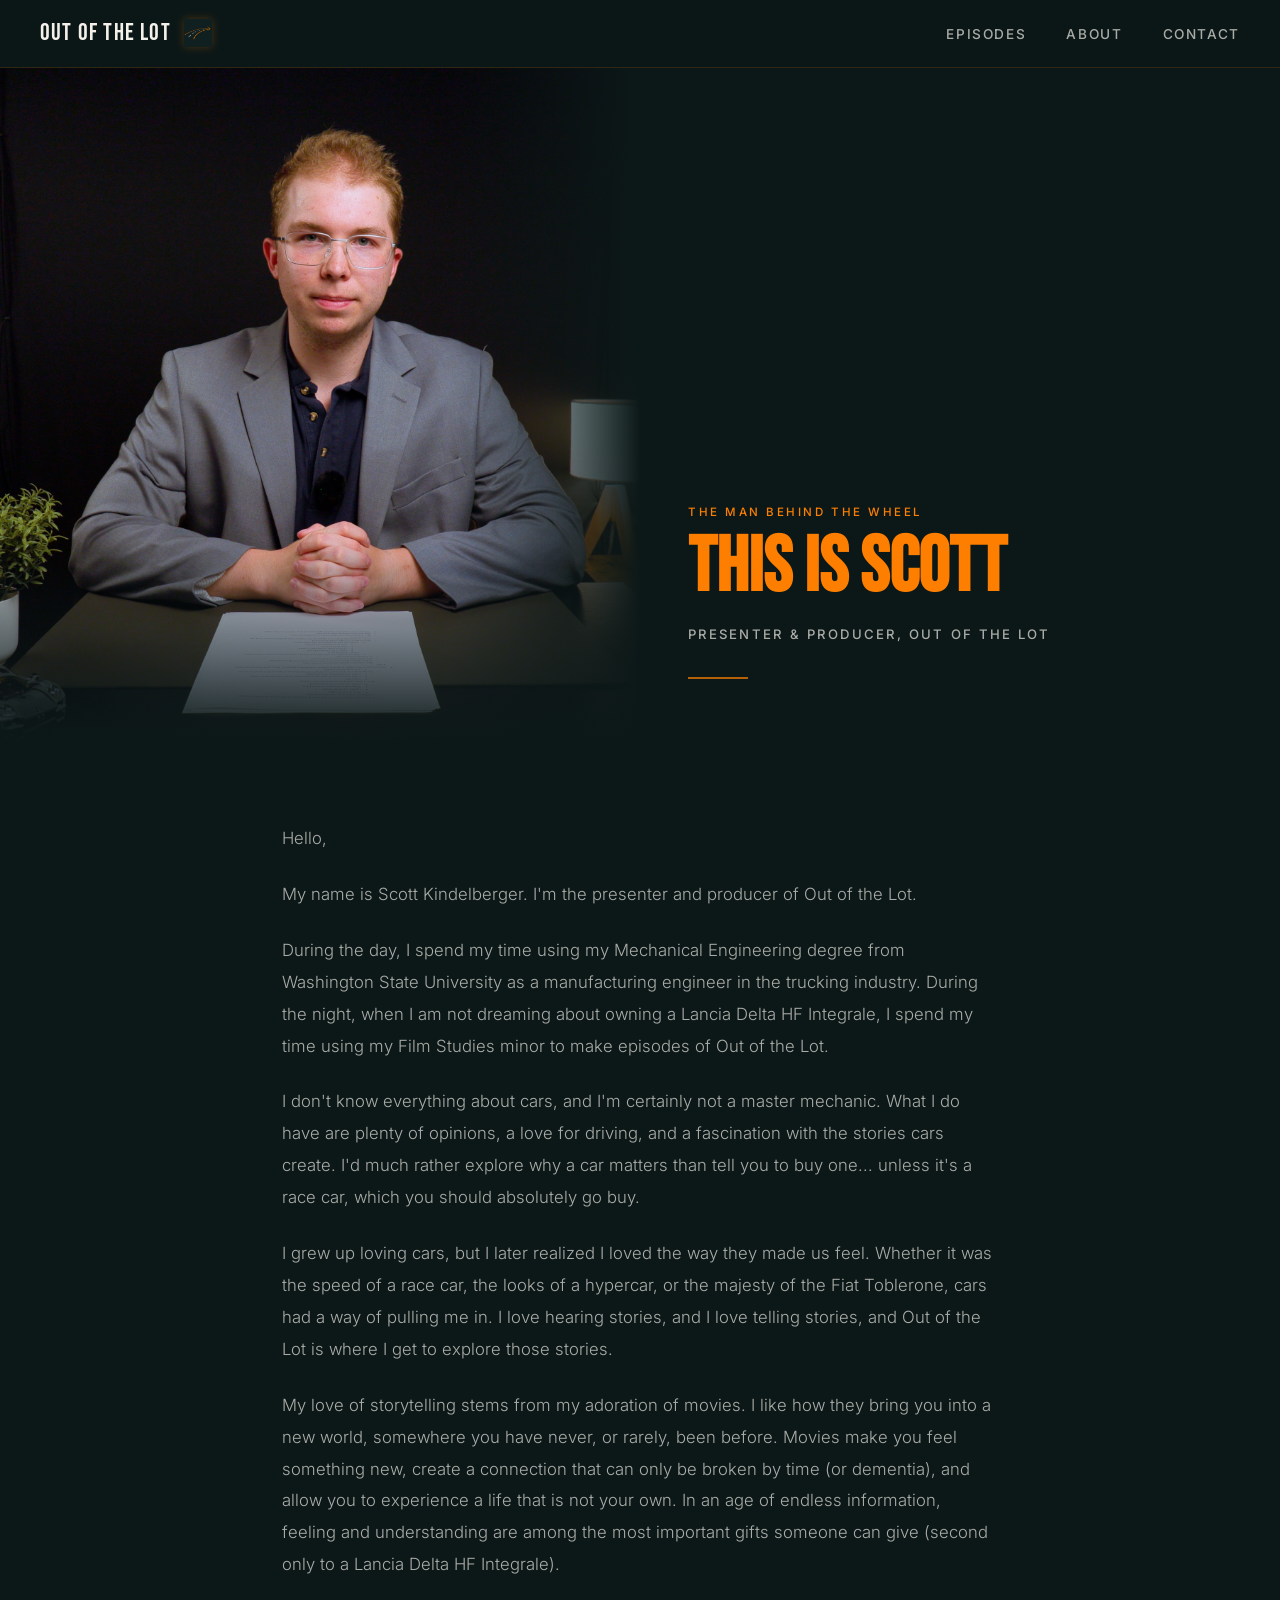
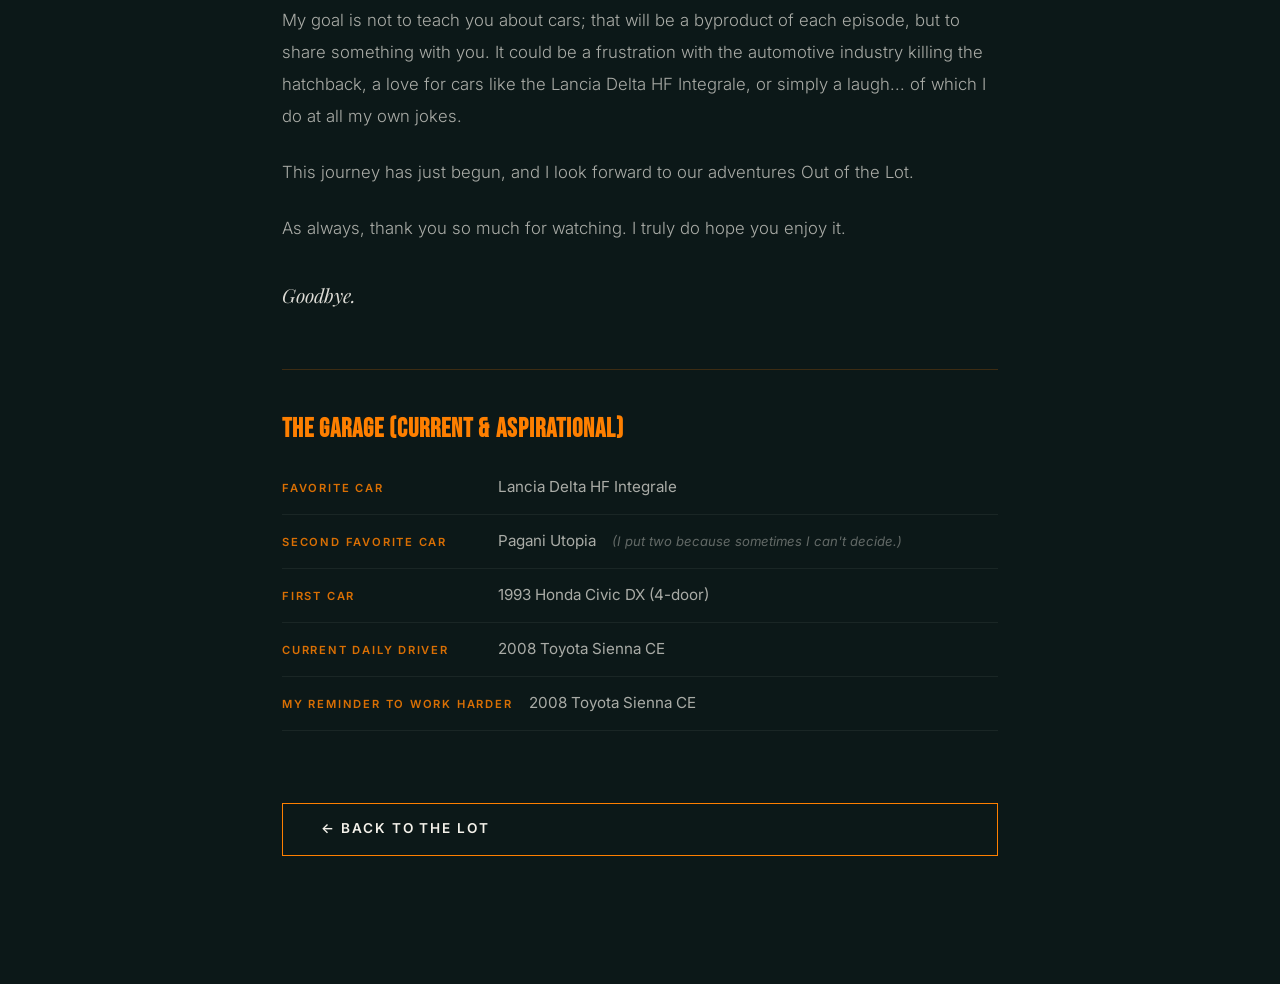
==== about-scott.html @ 44d46c3c "Website updates 1" ====
<!DOCTYPE html>
<html lang="en">
<head>
  <meta charset="UTF-8" />
  <meta name="viewport" content="width=device-width, initial-scale=1.0" />
  <title>About Scott — Out of the Lot</title>
  <meta name="description" content="Scott Kindelberger — presenter and producer of Out of the Lot." />
  <link rel="preconnect" href="https://fonts.googleapis.com" />
  <link rel="preconnect" href="https://fonts.gstatic.com" crossorigin />
  <link href="https://fonts.googleapis.com/css2?family=Bebas+Neue&family=Inter:wght@300;400;500;600&family=Playfair+Display:ital,wght@0,700;1,400&display=swap" rel="stylesheet" />
  <link rel="stylesheet" href="css/style.css" />
  <link rel="stylesheet" href="css/scott.css" />
</head>
<body class="scott-page">

  <!-- NAV -->
  <nav class="navbar scrolled" id="navbar">
    <div class="nav-left">
      <a href="index.html" class="nav-brand">Out of the Lot</a>
      <img src="assets/road-icon.png" alt="" class="nav-road-icon" aria-hidden="true" />
    </div>
    <ul class="nav-links">
      <li><a href="index.html#episodes">Episodes</a></li>
      <li><a href="index.html#about-show">About</a></li>
      <li><a href="index.html#contact">Contact</a></li>
    </ul>
    <button class="nav-toggle" aria-label="Toggle menu">&#9776;</button>
  </nav>

  <!-- SCOTT FULL BIO -->
  <main class="scott-main">

    <div class="scott-hero">
      <div class="scott-hero-img">
        <img src="assets/scott.jpg" alt="Scott Kindelberger" />
      </div>
      <div class="scott-hero-text">
        <p class="section-eyebrow">The Man Behind the Wheel</p>
        <h1 class="scott-name">This is Scott</h1>
        <p class="scott-subtitle">Presenter &amp; Producer, Out of the Lot</p>
        <div class="scott-divider"></div>
      </div>
    </div>

    <article class="scott-bio">

      <p>Hello,</p>
      <p>My name is Scott Kindelberger. I'm the presenter and producer of Out of the Lot.</p>
      <p>During the day, I spend my time using my Mechanical Engineering degree from Washington State University as a manufacturing engineer in the trucking industry. During the night, when I am not dreaming about owning a Lancia Delta HF Integrale, I spend my time using my Film Studies minor to make episodes of Out of the Lot.</p>
      <p>I don't know everything about cars, and I'm certainly not a master mechanic. What I do have are plenty of opinions, a love for driving, and a fascination with the stories cars create. I'd much rather explore why a car matters than tell you to buy one... unless it's a race car, which you should absolutely go buy.</p>
      <p>I grew up loving cars, but I later realized I loved the way they made us feel. Whether it was the speed of a race car, the looks of a hypercar, or the majesty of the Fiat Toblerone, cars had a way of pulling me in. I love hearing stories, and I love telling stories, and Out of the Lot is where I get to explore those stories.</p>
      <p>My love of storytelling stems from my adoration of movies. I like how they bring you into a new world, somewhere you have never, or rarely, been before. Movies make you feel something new, create a connection that can only be broken by time (or dementia), and allow you to experience a life that is not your own. In an age of endless information, feeling and understanding are among the most important gifts someone can give (second only to a Lancia Delta HF Integrale).</p>
      <p>My goal is not to teach you about cars; that will be a byproduct of each episode, but to share something with you. It could be a frustration with the automotive industry killing the hatchback, a love for cars like the Lancia Delta HF Integrale, or simply a laugh... of which I do at all my own jokes.</p>
      <p>This journey has just begun, and I look forward to our adventures Out of the Lot.</p>
      <p>As always, thank you so much for watching. I truly do hope you enjoy it.</p>
      <p class="scott-goodbye">Goodbye.</p>

      <div class="scott-cars">
        <h3 class="scott-cars-title">The Garage (Current &amp; Aspirational)</h3>
        <ul class="scott-cars-list">
          <li><span class="car-label">Favorite Car</span> Lancia Delta HF Integrale</li>
          <li><span class="car-label">Second Favorite Car</span> Pagani Utopia <span class="car-aside">(I put two because sometimes I can't decide.)</span></li>
          <li><span class="car-label">First Car</span> 1993 Honda Civic DX (4-door)</li>
          <li><span class="car-label">Current Daily Driver</span> 2008 Toyota Sienna CE</li>
          <li><span class="car-label">My Reminder to Work Harder</span> 2008 Toyota Sienna CE</li>
        </ul>
      </div>

      <a href="index.html" class="cta-btn" style="margin-top:3rem; display:inline-block;">
        &#8592; Back to the Lot
      </a>

    </article>
  </main>

  <script>
    // Mobile nav toggle
    const navToggle = document.querySelector('.nav-toggle');
    const navLinks  = document.querySelector('.nav-links');
    navToggle?.addEventListener('click', () => navLinks.classList.toggle('open'));
    document.getElementById('footerYear') && (document.getElementById('footerYear').textContent = new Date().getFullYear());
  </script>
</body>
</html>
---- css/style.css ----
/* ===========================
   OUT OF THE LOT — STYLESHEET
   =========================== */

:root {
  --dark:       #122121;
  --darker:     #0c1818;
  --orange:     #fe7f00;
  --cream:      #F4F1EA;
  --cream-dim:  rgba(244, 241, 234, 0.68);
  --cream-faint:rgba(244, 241, 234, 0.12);

  --font-display: 'Bebas Neue', sans-serif;
  --font-body:    'Inter', sans-serif;
  --font-serif:   'Playfair Display', serif;

  --section-h: 100svh;
  --nav-h: 68px;
}

*, *::before, *::after {
  box-sizing: border-box;
  margin: 0;
  padding: 0;
}

html {
  scroll-behavior: smooth;
}

body {
  background: var(--dark);
  color: var(--cream);
  font-family: var(--font-body);
  overflow-x: hidden;
  line-height: 1.6;
}

/* ==================== NAVBAR ==================== */

.navbar {
  position: fixed;
  top: 0; left: 0; right: 0;
  z-index: 100;
  display: flex;
  align-items: center;
  justify-content: space-between;
  padding: 0 2.5rem;
  height: var(--nav-h);
  background: transparent;
  transition: background 0.4s ease, backdrop-filter 0.4s ease;
}

.navbar.scrolled {
  background: rgba(12, 24, 24, 0.94);
  backdrop-filter: blur(14px);
  -webkit-backdrop-filter: blur(14px);
  border-bottom: 1px solid rgba(254, 127, 0, 0.15);
}

.nav-left {
  display: flex;
  align-items: center;
  gap: 0.8rem;
}

.nav-brand {
  font-family: var(--font-display);
  font-size: 1.5rem;
  letter-spacing: 0.05em;
  color: var(--cream);
  text-decoration: none;
  transition: color 0.2s;
}
.nav-brand:hover { color: var(--orange); }

.nav-road-icon {
  height: 28px;
  width: auto;
  opacity: 0.85;
  filter: drop-shadow(0 0 4px rgba(254,127,0,0.3));
}

.nav-links {
  list-style: none;
  display: flex;
  gap: 2.5rem;
}

.nav-links a {
  color: var(--cream-dim);
  text-decoration: none;
  font-size: 0.85rem;
  font-weight: 500;
  letter-spacing: 0.12em;
  text-transform: uppercase;
  transition: color 0.2s;
  position: relative;
}

.nav-links a::after {
  content: '';
  position: absolute;
  bottom: -4px; left: 0;
  width: 0; height: 1px;
  background: var(--orange);
  transition: width 0.3s ease;
}
.nav-links a:hover { color: var(--cream); }
.nav-links a:hover::after { width: 100%; }

.nav-toggle {
  display: none;
  background: none;
  border: none;
  color: var(--cream);
  font-size: 1.5rem;
  cursor: pointer;
}

/* ==================== HERO ==================== */

.hero {
  position: relative;
  height: var(--section-h);
  display: flex;
  align-items: center;
  overflow: hidden;
}

.hero-bg-wrap {
  position: absolute;
  inset: 0;
  overflow: hidden;
}

.hero-bg {
  position: absolute;
  inset: -5%;
  background: url('../assets/hero-road.jpg') center center / cover no-repeat;
  animation: slowZoom 20s ease-out forwards;
  will-change: transform;
}

@keyframes slowZoom {
  from { transform: scale(1); }
  to   { transform: scale(1.08); }
}

.hero-overlay {
  position: absolute;
  inset: 0;
  background: linear-gradient(
    110deg,
    rgba(12, 24, 24, 0.90) 0%,
    rgba(12, 24, 24, 0.62) 55%,
    rgba(12, 24, 24, 0.22) 100%
  );
}

.hero-content {
  position: relative;
  z-index: 2;
  padding: 0 6vw;
  padding-top: var(--nav-h);
  max-width: 720px;
}

.hero-eyebrow {
  font-size: 0.75rem;
  font-weight: 500;
  letter-spacing: 0.2em;
  text-transform: uppercase;
  color: var(--orange);
  margin-bottom: 1.2rem;
  opacity: 0;
  transform: translateY(12px);
  animation: fadeUp 0.8s 0.3s ease forwards;
}

.hero-headline {
  font-family: var(--font-display);
  font-size: clamp(3.5rem, 9vw, 7rem);
  line-height: 0.95;
  letter-spacing: 0.02em;
  color: var(--cream);
  margin-bottom: 2.5rem;
  opacity: 0;
  transform: translateY(20px);
  animation: fadeUp 0.9s 0.5s ease forwards;
}

/* CTA BUTTON */
.cta-btn {
  display: inline-flex;
  align-items: center;
  gap: 0.6rem;
  padding: 0.9rem 2.4rem;
  font-family: var(--font-body);
  font-size: 0.85rem;
  font-weight: 600;
  letter-spacing: 0.14em;
  text-transform: uppercase;
  text-decoration: none;
  color: var(--cream);
  border: 1.5px solid var(--orange);
  background: transparent;
  transition: background 0.25s ease, color 0.25s ease, transform 0.2s ease, box-shadow 0.25s ease;
  opacity: 0;
  animation: fadeUp 0.9s 0.8s ease forwards;
  cursor: pointer;
}

.cta-btn:hover {
  background: var(--orange);
  color: var(--darker);
  transform: scale(1.045);
  box-shadow: 0 0 28px rgba(254, 127, 0, 0.35);
}

.cta-arrow {
  font-size: 1.1em;
  transition: transform 0.2s ease;
}
.cta-btn:hover .cta-arrow { transform: translateX(4px); }

/* Read More button (no animation delay) */
.read-more-btn {
  display: inline-flex;
  align-items: center;
  gap: 0.6rem;
  padding: 0.75rem 2rem;
  font-family: var(--font-body);
  font-size: 0.82rem;
  font-weight: 600;
  letter-spacing: 0.14em;
  text-transform: uppercase;
  text-decoration: none;
  color: var(--cream);
  border: 1.5px solid var(--orange);
  background: transparent;
  transition: background 0.25s ease, color 0.25s ease, transform 0.2s ease;
  margin-top: 1.8rem;
}
.read-more-btn:hover {
  background: var(--orange);
  color: var(--darker);
  transform: scale(1.035);
}
.read-more-btn:hover .cta-arrow { transform: translateX(4px); }

/* SCROLL HINT */
.scroll-hint, .scroll-hint--section {
  position: absolute;
  bottom: 2rem;
  left: 50%;
  transform: translateX(-50%);
  display: flex;
  flex-direction: column;
  align-items: center;
  gap: 0.6rem;
  z-index: 3;
  opacity: 0;
  animation: fadeUp 1s 1.4s ease forwards;
}

.scroll-hint--section {
  position: absolute;
  bottom: 1.5rem;
  animation: fadeUp 0.6s 0.2s ease forwards;
}

.scroll-label {
  font-size: 0.7rem;
  letter-spacing: 0.2em;
  text-transform: uppercase;
  color: var(--cream-dim);
  font-weight: 500;
}

.scroll-line {
  width: 1px;
  height: 48px;
  background: linear-gradient(to bottom, var(--orange), transparent);
  animation: scrollPulse 2s 1.8s ease-in-out infinite;
}

@keyframes scrollPulse {
  0%, 100% { opacity: 0.4; transform: scaleY(1); }
  50%       { opacity: 1;   transform: scaleY(1.3); }
}

/* ==================== EPISODE SECTION ==================== */

.episode-section {
  position: relative;
  min-height: var(--section-h);
  display: flex;
  flex-direction: column;
  align-items: center;
  justify-content: center;
  background: var(--darker);
  padding: 6rem 5vw;
}

.episode-section::before {
  content: '';
  position: absolute;
  inset: 0;
  background: radial-gradient(ellipse at 50% 60%, rgba(254, 127, 0, 0.05), transparent 70%);
  pointer-events: none;
}

.episode-inner {
  width: 90%;
  max-width: 960px;
  display: flex;
  flex-direction: column;
  align-items: flex-start;
  gap: 1.2rem;
}

.section-eyebrow {
  font-size: 0.72rem;
  letter-spacing: 0.22em;
  text-transform: uppercase;
  color: var(--orange);
  font-weight: 500;
}

.episode-embed-wrap {
  width: 100%;
  aspect-ratio: 16 / 9;
  background: rgba(0,0,0,0.4);
  border: 1px solid rgba(254, 127, 0, 0.15);
  overflow: hidden;
}

.episode-embed-wrap iframe {
  width: 100%;
  height: 100%;
  border: none;
  display: block;
}

.episode-title {
  font-family: var(--font-serif);
  font-style: italic;
  font-weight: 400;
  font-size: clamp(1rem, 2.5vw, 1.3rem);
  color: var(--cream-dim);
  max-width: 80%;
}

/* ==================== ABOUT SECTIONS ==================== */

.about-section {
  min-height: var(--section-h);
  display: flex;
  align-items: center;
  justify-content: center;
  background: var(--dark);
  padding: 6rem 6vw;
}

.about-section--scott {
  background: var(--darker);
}

.about-inner {
  display: grid;
  grid-template-columns: 1fr 1.2fr;
  gap: 5rem;
  align-items: center;
  max-width: 1100px;
  width: 100%;
}

.about-inner--reversed {
  grid-template-columns: 1.2fr 1fr;
}

.about-inner--reversed .about-image-slot { order: 2; }
.about-inner--reversed .about-text { order: 1; }

.about-image-slot {
  position: relative;
}

.image-placeholder {
  width: 100%;
  aspect-ratio: 4 / 5;
  background: rgba(255,255,255,0.03);
  border: 1px solid rgba(254, 127, 0, 0.2);
  overflow: hidden;
  display: flex;
  align-items: center;
  justify-content: center;
}

.image-placeholder img {
  width: 100%;
  height: 100%;
  object-fit: contain;
  padding: 2rem;
}

.image-placeholder--scott {
  aspect-ratio: 16 / 9;
}

.image-placeholder--scott img {
  object-fit: cover;
  padding: 0;
}

.about-image-slot::before {
  content: '';
  position: absolute;
  top: 1.5rem; left: -1rem;
  width: 3px; height: 60%;
  background: var(--orange);
  opacity: 0.6;
}

.about-title {
  font-family: var(--font-display);
  font-size: clamp(2.5rem, 5vw, 4rem);
  letter-spacing: 0.04em;
  margin-bottom: 1.5rem;
  line-height: 1;
}
.about-title.orange { color: var(--orange); }

.about-body {
  font-size: 1rem;
  line-height: 1.85;
  color: var(--cream-dim);
  font-weight: 300;
  max-width: 520px;
}

/* ==================== FOOTER SECTION ==================== */

.footer-section {
  min-height: var(--section-h);
  display: flex;
  align-items: center;
  justify-content: center;
  background: var(--dark);
  border-top: 1px solid rgba(254, 127, 0, 0.12);
  padding: 6rem 6vw;
  position: relative;
}

.footer-section::before {
  content: '';
  position: absolute;
  inset: 0;
  background: radial-gradient(ellipse at 50% 20%, rgba(254, 127, 0, 0.04), transparent 65%);
  pointer-events: none;
}

.footer-content {
  width: 100%;
  max-width: 1100px;
  display: flex;
  flex-direction: column;
  gap: 4rem;
  position: relative;
}

.footer-top {
  display: grid;
  grid-template-columns: 1.4fr 1fr 1.2fr;
  gap: 4rem;
  align-items: start;
}

.footer-brand-row {
  display: flex;
  align-items: center;
  gap: 0.7rem;
  margin-bottom: 0.4rem;
}

.footer-logo {
  font-family: var(--font-display);
  font-size: 1.8rem;
  color: var(--cream);
  letter-spacing: 0.04em;
}

.footer-road-icon {
  height: 32px;
  width: auto;
  opacity: 0.8;
  filter: drop-shadow(0 0 4px rgba(254,127,0,0.25));
}

.footer-slogan {
  font-family: var(--font-serif);
  font-style: italic;
  color: var(--orange);
  font-size: 1rem;
  margin-bottom: 1rem;
  opacity: 0.9;
}

.footer-copy {
  font-size: 0.76rem;
  color: var(--cream-dim);
  opacity: 0.5;
  line-height: 1.7;
}

.footer-nav-label {
  font-size: 0.65rem;
  letter-spacing: 0.22em;
  text-transform: uppercase;
  color: var(--orange);
  font-weight: 600;
  margin-bottom: 1rem;
  opacity: 0.8;
}

.footer-nav {
  display: flex;
  flex-direction: column;
  gap: 0.75rem;
}

.footer-nav a {
  color: var(--cream-dim);
  text-decoration: none;
  font-size: 0.85rem;
  transition: color 0.2s;
}
.footer-nav a:hover { color: var(--orange); }

.footer-social {
  display: flex;
  flex-direction: column;
  gap: 0.85rem;
}

.social-link {
  display: flex;
  align-items: center;
  gap: 0.65rem;
  color: var(--cream-dim);
  text-decoration: none;
  font-size: 0.84rem;
  opacity: 0.75;
  transition: color 0.2s, opacity 0.2s;
}
.social-link:hover { color: var(--orange); opacity: 1; }

.footer-bottom {
  border-top: 1px solid rgba(244, 241, 234, 0.08);
  padding-top: 2rem;
  text-align: center;
}

.footer-bottom p {
  font-size: 0.75rem;
  color: var(--cream-dim);
  opacity: 0.4;
  font-style: italic;
  letter-spacing: 0.05em;
}

/* ==================== ANIMATIONS ==================== */

@keyframes fadeUp {
  to { opacity: 1; transform: translateY(0); }
}

.reveal {
  opacity: 0;
  transform: translateY(28px);
  transition: opacity 0.7s ease, transform 0.7s ease;
}
.reveal.visible { opacity: 1; transform: translateY(0); }

/* ==================== RESPONSIVE ==================== */

@media (max-width: 900px) {
  .footer-top {
    grid-template-columns: 1fr 1fr;
  }
  .footer-brand { grid-column: 1 / -1; }
}

@media (max-width: 768px) {
  :root { --nav-h: 58px; }

  .nav-links { display: none; }
  .nav-toggle { display: block; }

  .nav-links.open {
    display: flex;
    flex-direction: column;
    position: fixed;
    top: var(--nav-h);
    left: 0; right: 0;
    background: var(--darker);
    padding: 1.5rem 2rem;
    border-bottom: 1px solid rgba(254,127,0,0.15);
    gap: 1.2rem;
    z-index: 99;
  }

  .hero-content { padding: 0 1.5rem; padding-top: var(--nav-h); }
  .hero-headline { font-size: clamp(3rem, 12vw, 5rem); }

  .about-inner, .about-inner--reversed {
    grid-template-columns: 1fr;
    gap: 2.5rem;
  }
  .about-inner--reversed .about-image-slot { order: 0; }
  .about-inner--reversed .about-text { order: 0; }

  .footer-top {
    grid-template-columns: 1fr;
    gap: 2.5rem;
  }

  .nav-road-icon { height: 20px; }
}

@media (prefers-reduced-motion: reduce) {
  .hero-bg { animation: none; }
  .scroll-line { animation: none; }
  .reveal { transition: none; opacity: 1; transform: none; }
}
---- css/scott.css ----
/* ===========================
   ABOUT SCOTT PAGE
   =========================== */

.scott-page {
  background: var(--darker);
}

.scott-main {
  padding-top: var(--nav-h);
  min-height: 100vh;
}

.scott-hero {
  display: grid;
  grid-template-columns: 1fr 1fr;
  min-height: 75vh;
  align-items: end;
}

.scott-hero-img {
  height: 75vh;
  overflow: hidden;
  position: relative;
}

.scott-hero-img img {
  width: 100%;
  height: 100%;
  object-fit: cover;
  object-position: center top;
  display: block;
}

.scott-hero-img::after {
  content: '';
  position: absolute;
  inset: 0;
  background: linear-gradient(to right, transparent 70%, var(--darker) 100%),
              linear-gradient(to top, var(--darker) 0%, transparent 30%);
}

.scott-hero-text {
  padding: 4rem 5rem 4rem 3rem;
  display: flex;
  flex-direction: column;
  justify-content: flex-end;
}

.scott-name {
  font-family: var(--font-display);
  font-size: clamp(3rem, 6vw, 5.5rem);
  color: var(--orange);
  line-height: 1;
  margin: 0.5rem 0;
}

.scott-subtitle {
  font-size: 0.82rem;
  letter-spacing: 0.16em;
  text-transform: uppercase;
  color: var(--cream-dim);
  font-weight: 500;
  margin-top: 0.6rem;
}

.scott-divider {
  width: 60px;
  height: 2px;
  background: var(--orange);
  margin-top: 2rem;
  opacity: 0.7;
}

/* BIO ARTICLE */
.scott-bio {
  max-width: 780px;
  margin: 0 auto;
  padding: 5rem 2rem 8rem;
  display: flex;
  flex-direction: column;
  gap: 1.5rem;
}

.scott-bio p {
  font-size: 1.05rem;
  line-height: 1.9;
  color: var(--cream-dim);
  font-weight: 300;
}

.scott-goodbye {
  font-family: var(--font-serif);
  font-style: italic;
  font-size: 1.2rem !important;
  color: var(--cream) !important;
  opacity: 0.9;
  margin-top: 0.5rem;
}

/* CAR SPECS */
.scott-cars {
  margin-top: 2rem;
  border-top: 1px solid rgba(254, 127, 0, 0.2);
  padding-top: 2.5rem;
}

.scott-cars-title {
  font-family: var(--font-display);
  font-size: 1.6rem;
  color: var(--orange);
  letter-spacing: 0.04em;
  margin-bottom: 1.5rem;
}

.scott-cars-list {
  list-style: none;
  display: flex;
  flex-direction: column;
  gap: 0.9rem;
}

.scott-cars-list li {
  font-size: 0.95rem;
  color: var(--cream-dim);
  display: flex;
  align-items: baseline;
  gap: 1rem;
  border-bottom: 1px solid rgba(244, 241, 234, 0.06);
  padding-bottom: 0.9rem;
}

.car-label {
  font-size: 0.7rem;
  letter-spacing: 0.16em;
  text-transform: uppercase;
  color: var(--orange);
  font-weight: 600;
  min-width: 200px;
  opacity: 0.85;
}

.car-aside {
  font-size: 0.82rem;
  font-style: italic;
  opacity: 0.55;
}

/* Scott page CTA — override animation opacity */
.scott-bio .cta-btn {
  opacity: 1;
  animation: none;
}

@media (max-width: 768px) {
  .scott-hero {
    grid-template-columns: 1fr;
  }
  .scott-hero-img {
    height: 50vw;
    min-height: 260px;
  }
  .scott-hero-img::after {
    background: linear-gradient(to top, var(--darker) 0%, transparent 40%);
  }
  .scott-hero-text {
    padding: 2rem 1.5rem;
  }
  .scott-bio {
    padding: 3rem 1.5rem 5rem;
  }
  .car-label { min-width: 140px; }
  .scott-cars-list li { flex-direction: column; gap: 0.2rem; }
}
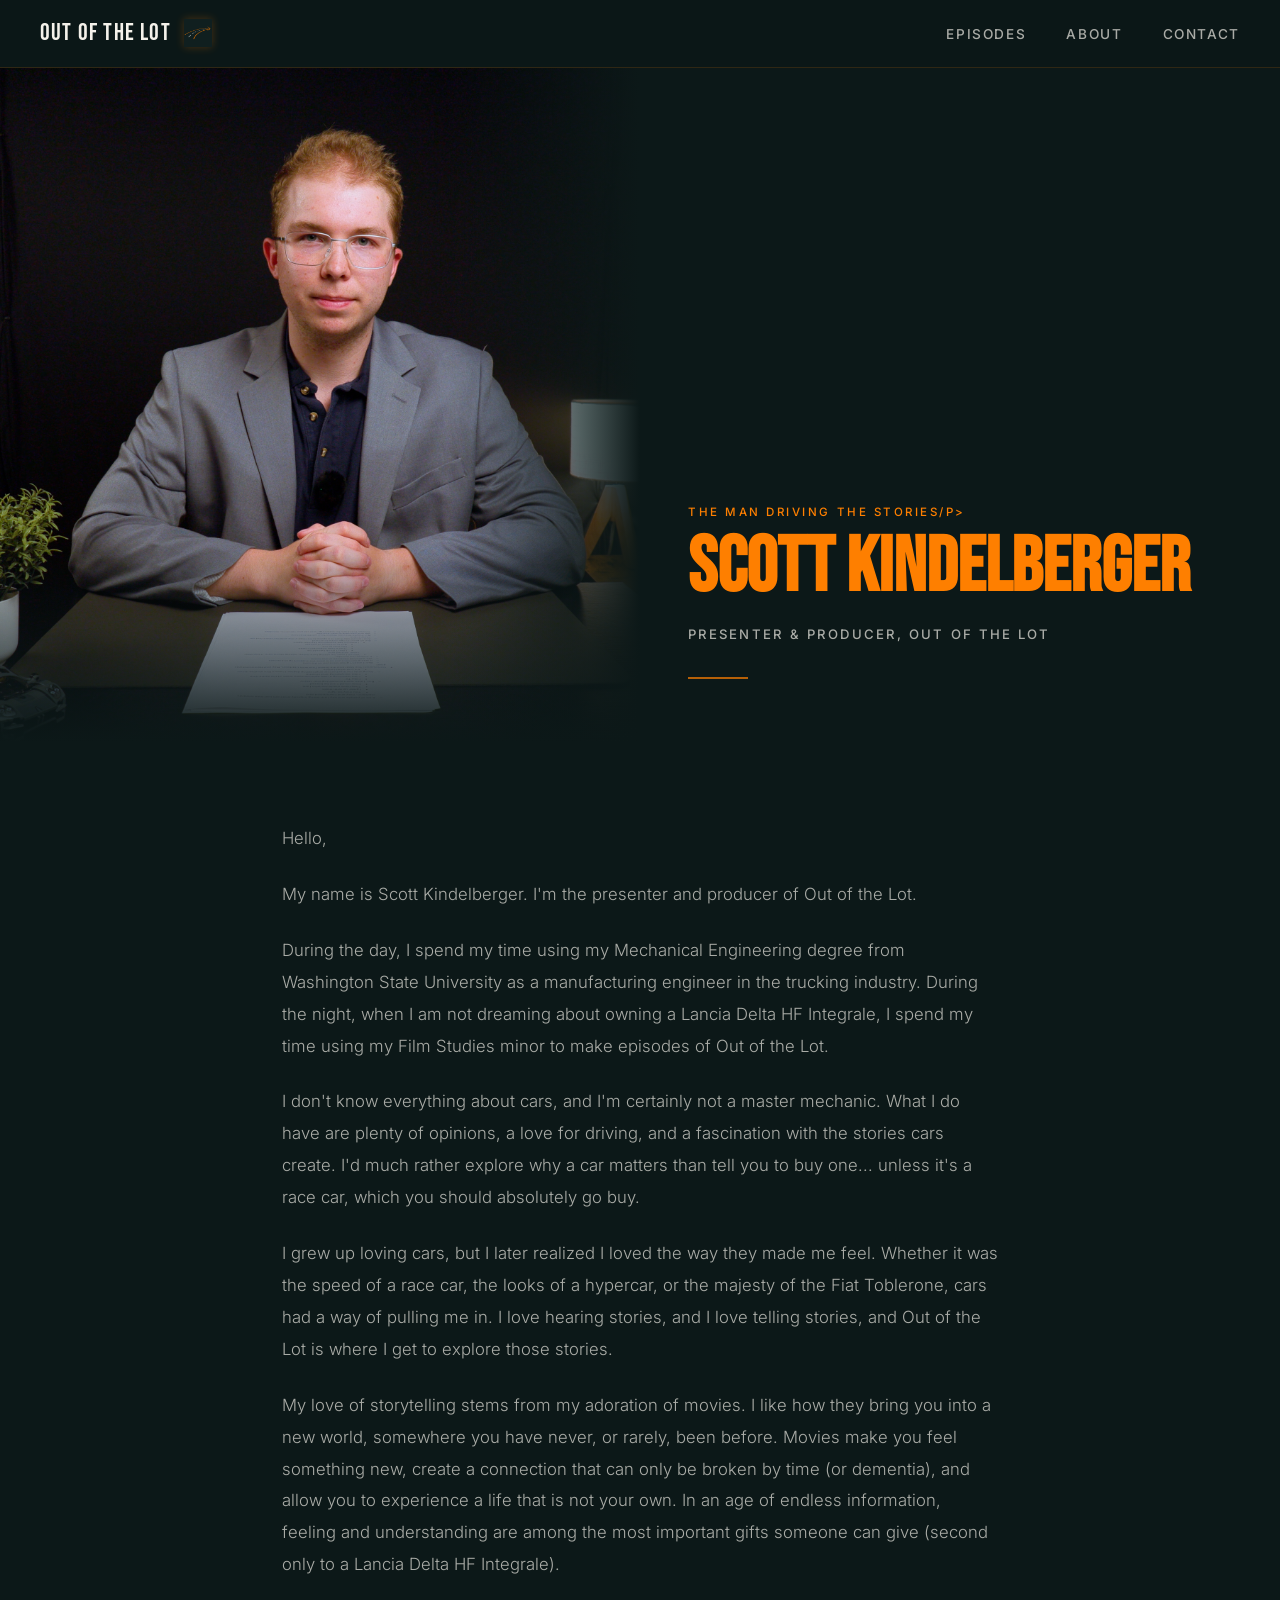
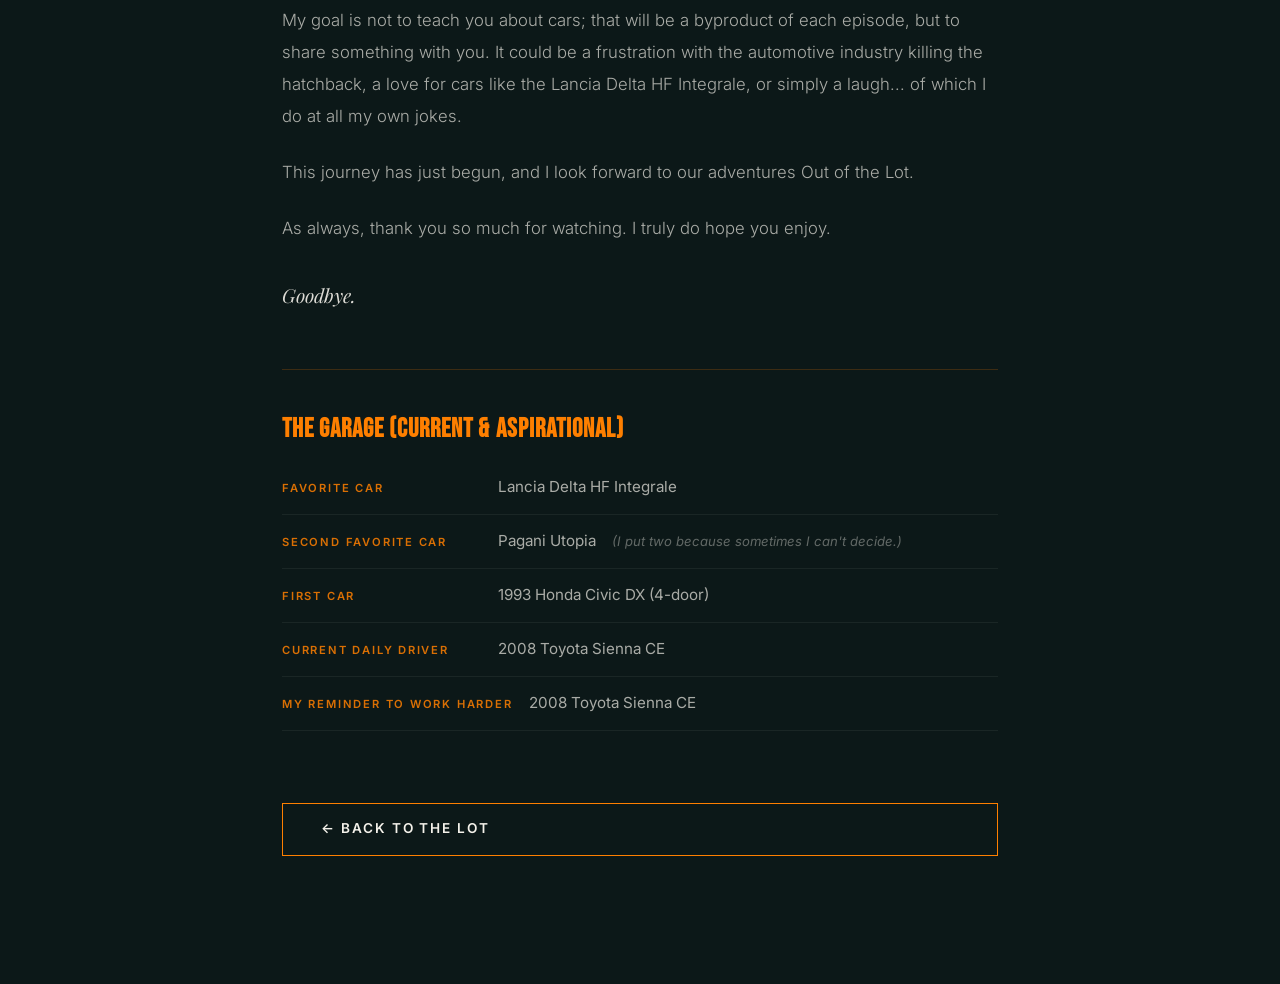
==== commit b2429cc0: "Website Updates 1.6" ====
--- a/about-scott.html
+++ b/about-scott.html
@@ -35,8 +35,8 @@
         <img src="assets/scott.jpg" alt="Scott Kindelberger" />
       </div>
       <div class="scott-hero-text">
-        <p class="section-eyebrow">The Man Behind the Wheel</p>
-        <h1 class="scott-name">This is Scott</h1>
+        <p class="section-eyebrow">The Man Driving the Stories/p>
+        <h1 class="scott-name">Scott Kindelberger</h1>
         <p class="scott-subtitle">Presenter &amp; Producer, Out of the Lot</p>
         <div class="scott-divider"></div>
       </div>
@@ -48,11 +48,11 @@
       <p>My name is Scott Kindelberger. I'm the presenter and producer of Out of the Lot.</p>
       <p>During the day, I spend my time using my Mechanical Engineering degree from Washington State University as a manufacturing engineer in the trucking industry. During the night, when I am not dreaming about owning a Lancia Delta HF Integrale, I spend my time using my Film Studies minor to make episodes of Out of the Lot.</p>
       <p>I don't know everything about cars, and I'm certainly not a master mechanic. What I do have are plenty of opinions, a love for driving, and a fascination with the stories cars create. I'd much rather explore why a car matters than tell you to buy one... unless it's a race car, which you should absolutely go buy.</p>
-      <p>I grew up loving cars, but I later realized I loved the way they made us feel. Whether it was the speed of a race car, the looks of a hypercar, or the majesty of the Fiat Toblerone, cars had a way of pulling me in. I love hearing stories, and I love telling stories, and Out of the Lot is where I get to explore those stories.</p>
+      <p>I grew up loving cars, but I later realized I loved the way they made me feel. Whether it was the speed of a race car, the looks of a hypercar, or the majesty of the Fiat Toblerone, cars had a way of pulling me in. I love hearing stories, and I love telling stories, and Out of the Lot is where I get to explore those stories.</p>
       <p>My love of storytelling stems from my adoration of movies. I like how they bring you into a new world, somewhere you have never, or rarely, been before. Movies make you feel something new, create a connection that can only be broken by time (or dementia), and allow you to experience a life that is not your own. In an age of endless information, feeling and understanding are among the most important gifts someone can give (second only to a Lancia Delta HF Integrale).</p>
       <p>My goal is not to teach you about cars; that will be a byproduct of each episode, but to share something with you. It could be a frustration with the automotive industry killing the hatchback, a love for cars like the Lancia Delta HF Integrale, or simply a laugh... of which I do at all my own jokes.</p>
       <p>This journey has just begun, and I look forward to our adventures Out of the Lot.</p>
-      <p>As always, thank you so much for watching. I truly do hope you enjoy it.</p>
+      <p>As always, thank you so much for watching. I truly do hope you enjoy.</p>
       <p class="scott-goodbye">Goodbye.</p>
 
       <div class="scott-cars">
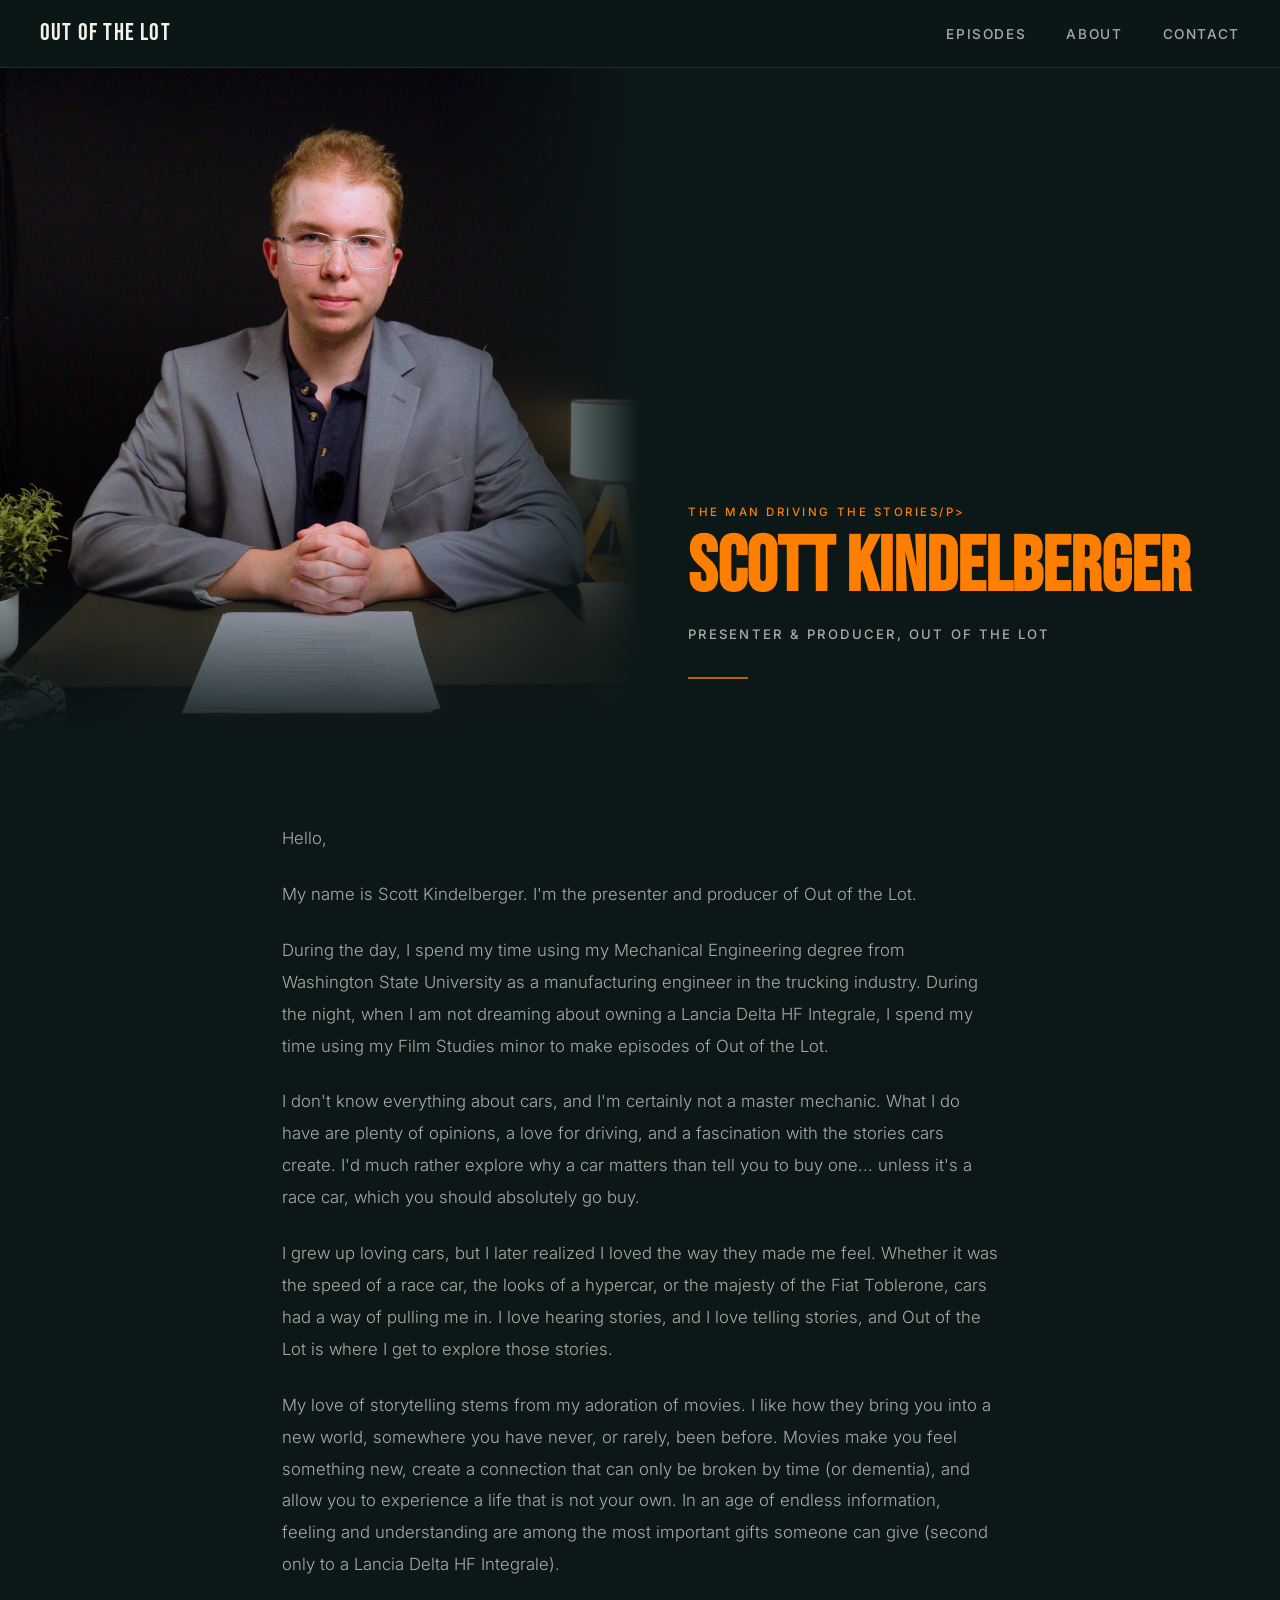
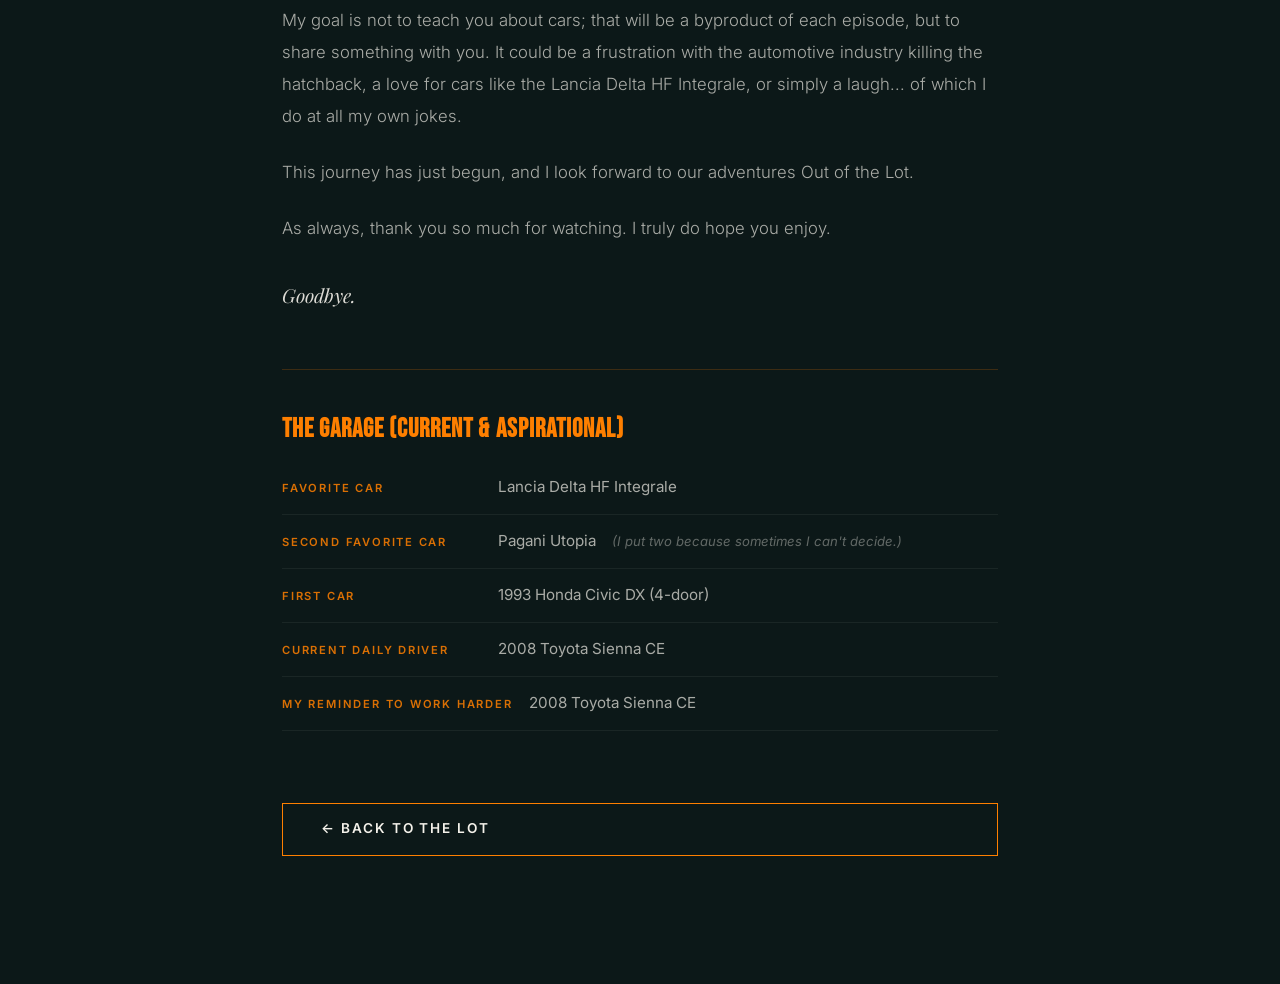
==== commit 1f3a8cea: "Website Updates 1.61" ====
--- a/about-scott.html
+++ b/about-scott.html
@@ -17,7 +17,6 @@
   <nav class="navbar scrolled" id="navbar">
     <div class="nav-left">
       <a href="index.html" class="nav-brand">Out of the Lot</a>
-      <img src="assets/road-icon.png" alt="" class="nav-road-icon" aria-hidden="true" />
     </div>
     <ul class="nav-links">
       <li><a href="index.html#episodes">Episodes</a></li>
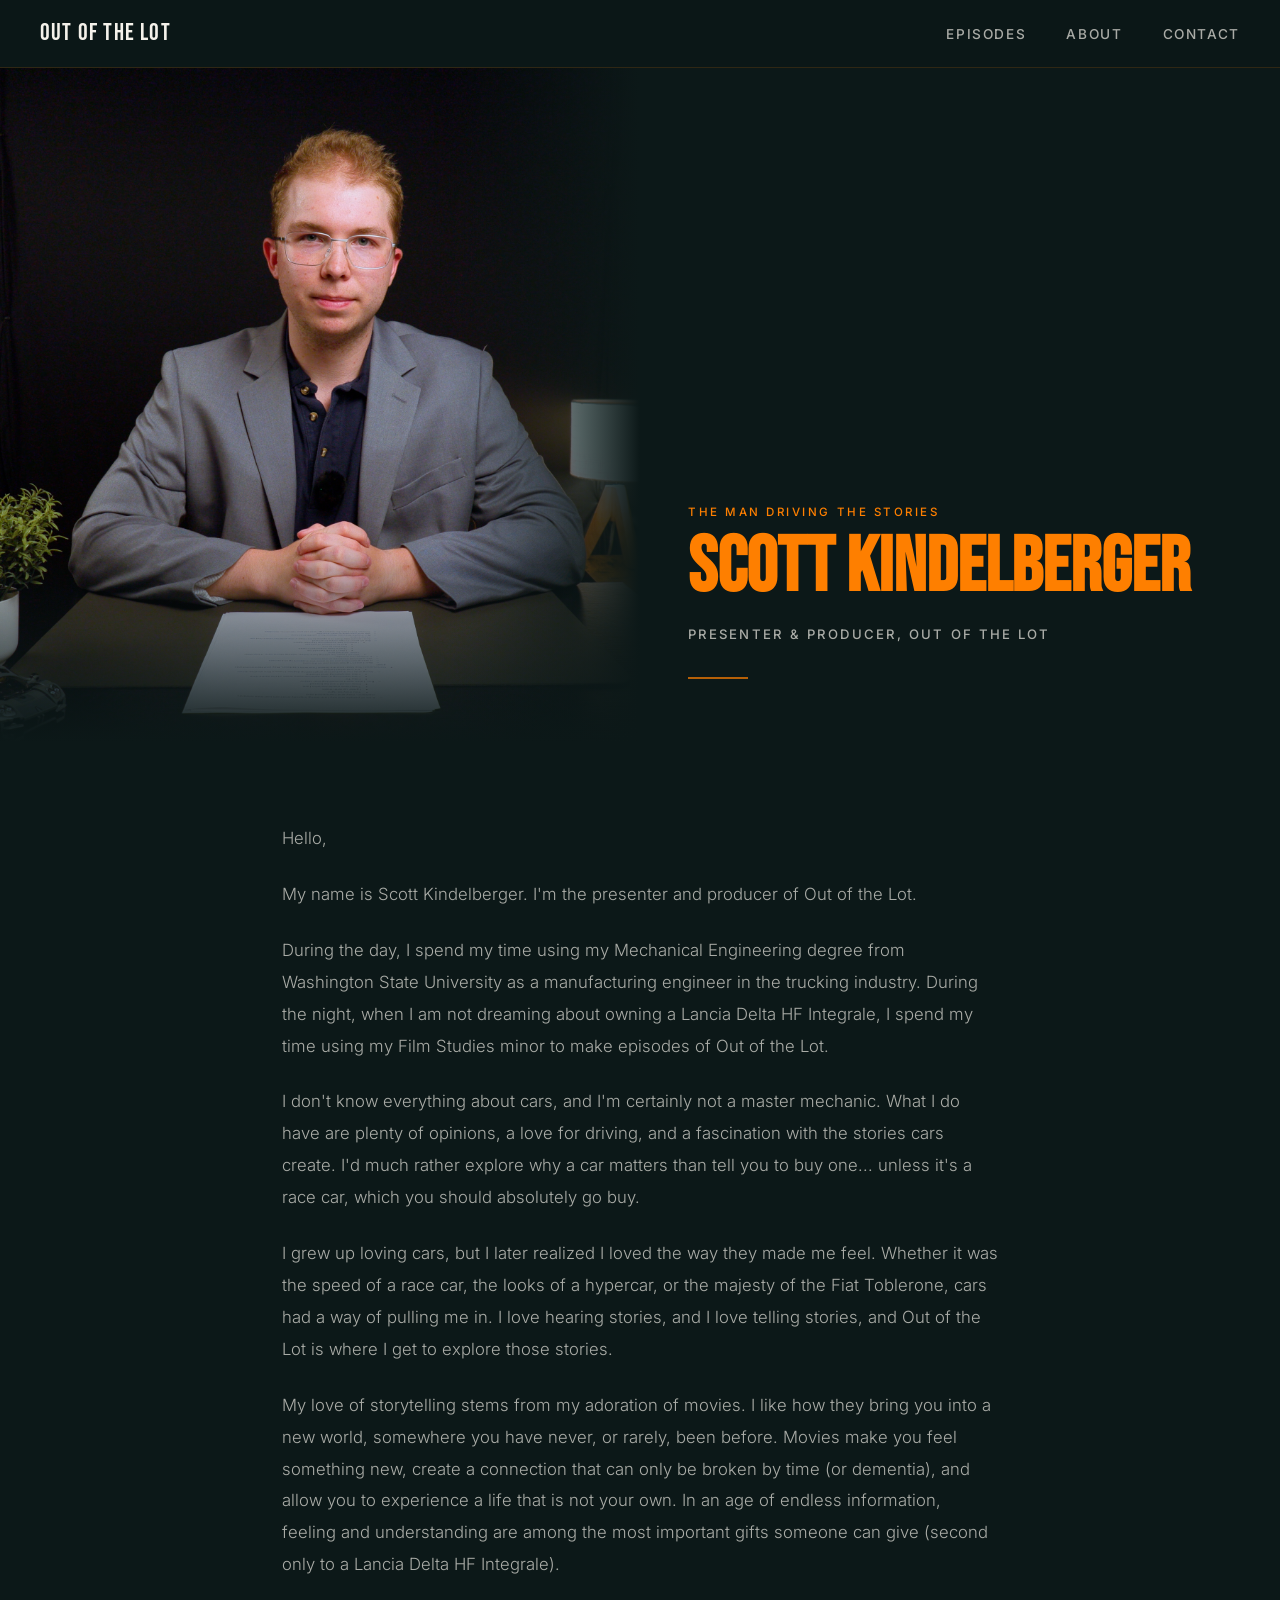
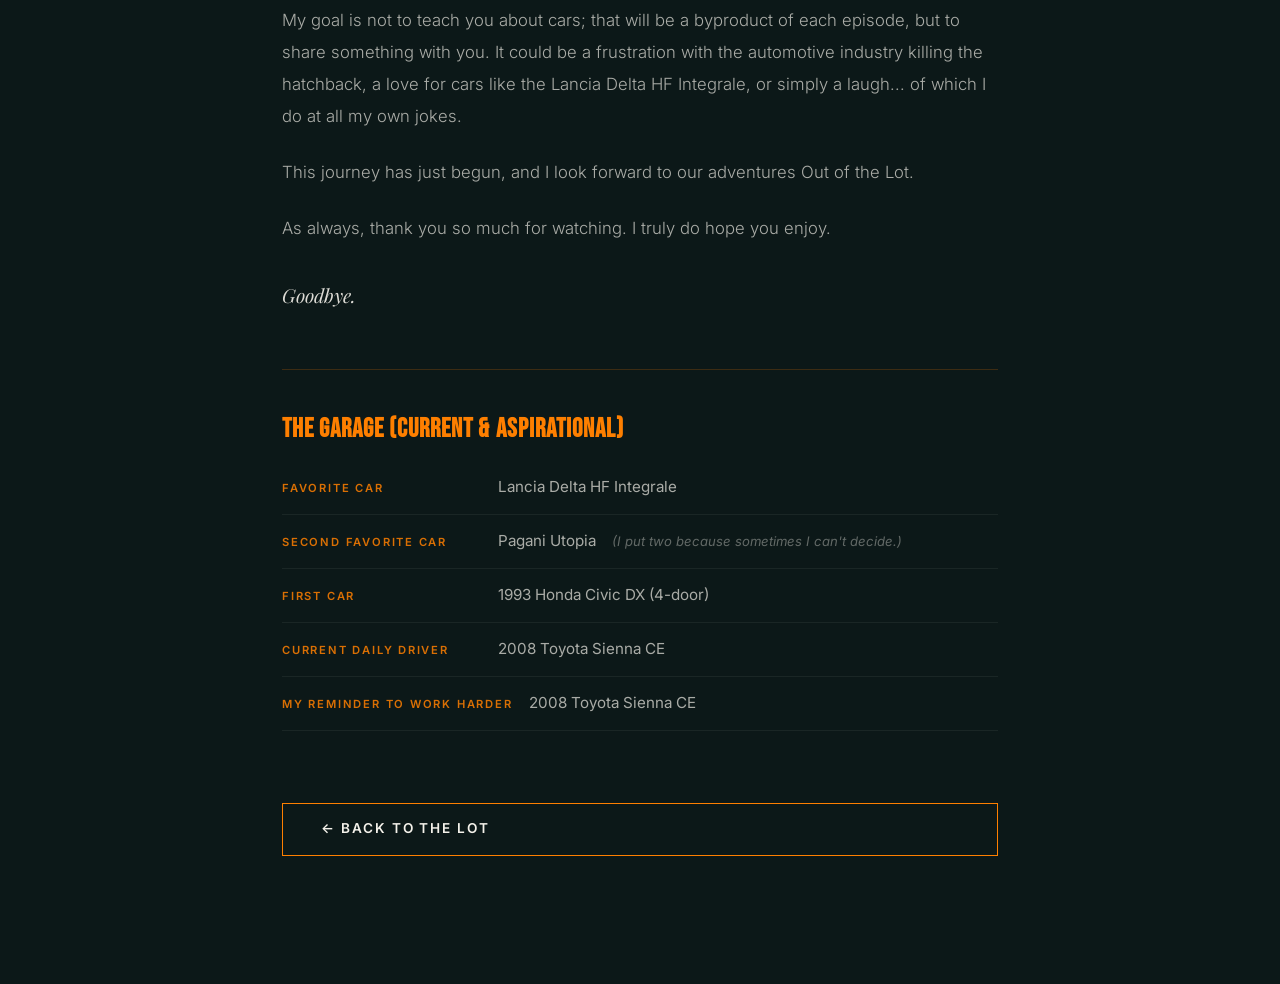
==== commit 70f809c7: "website updates 1.62" ====
--- a/about-scott.html
+++ b/about-scott.html
@@ -34,7 +34,7 @@
         <img src="assets/scott.jpg" alt="Scott Kindelberger" />
       </div>
       <div class="scott-hero-text">
-        <p class="section-eyebrow">The Man Driving the Stories/p>
+        <p class="section-eyebrow">The Man Driving the Stories</p>
         <h1 class="scott-name">Scott Kindelberger</h1>
         <p class="scott-subtitle">Presenter &amp; Producer, Out of the Lot</p>
         <div class="scott-divider"></div>
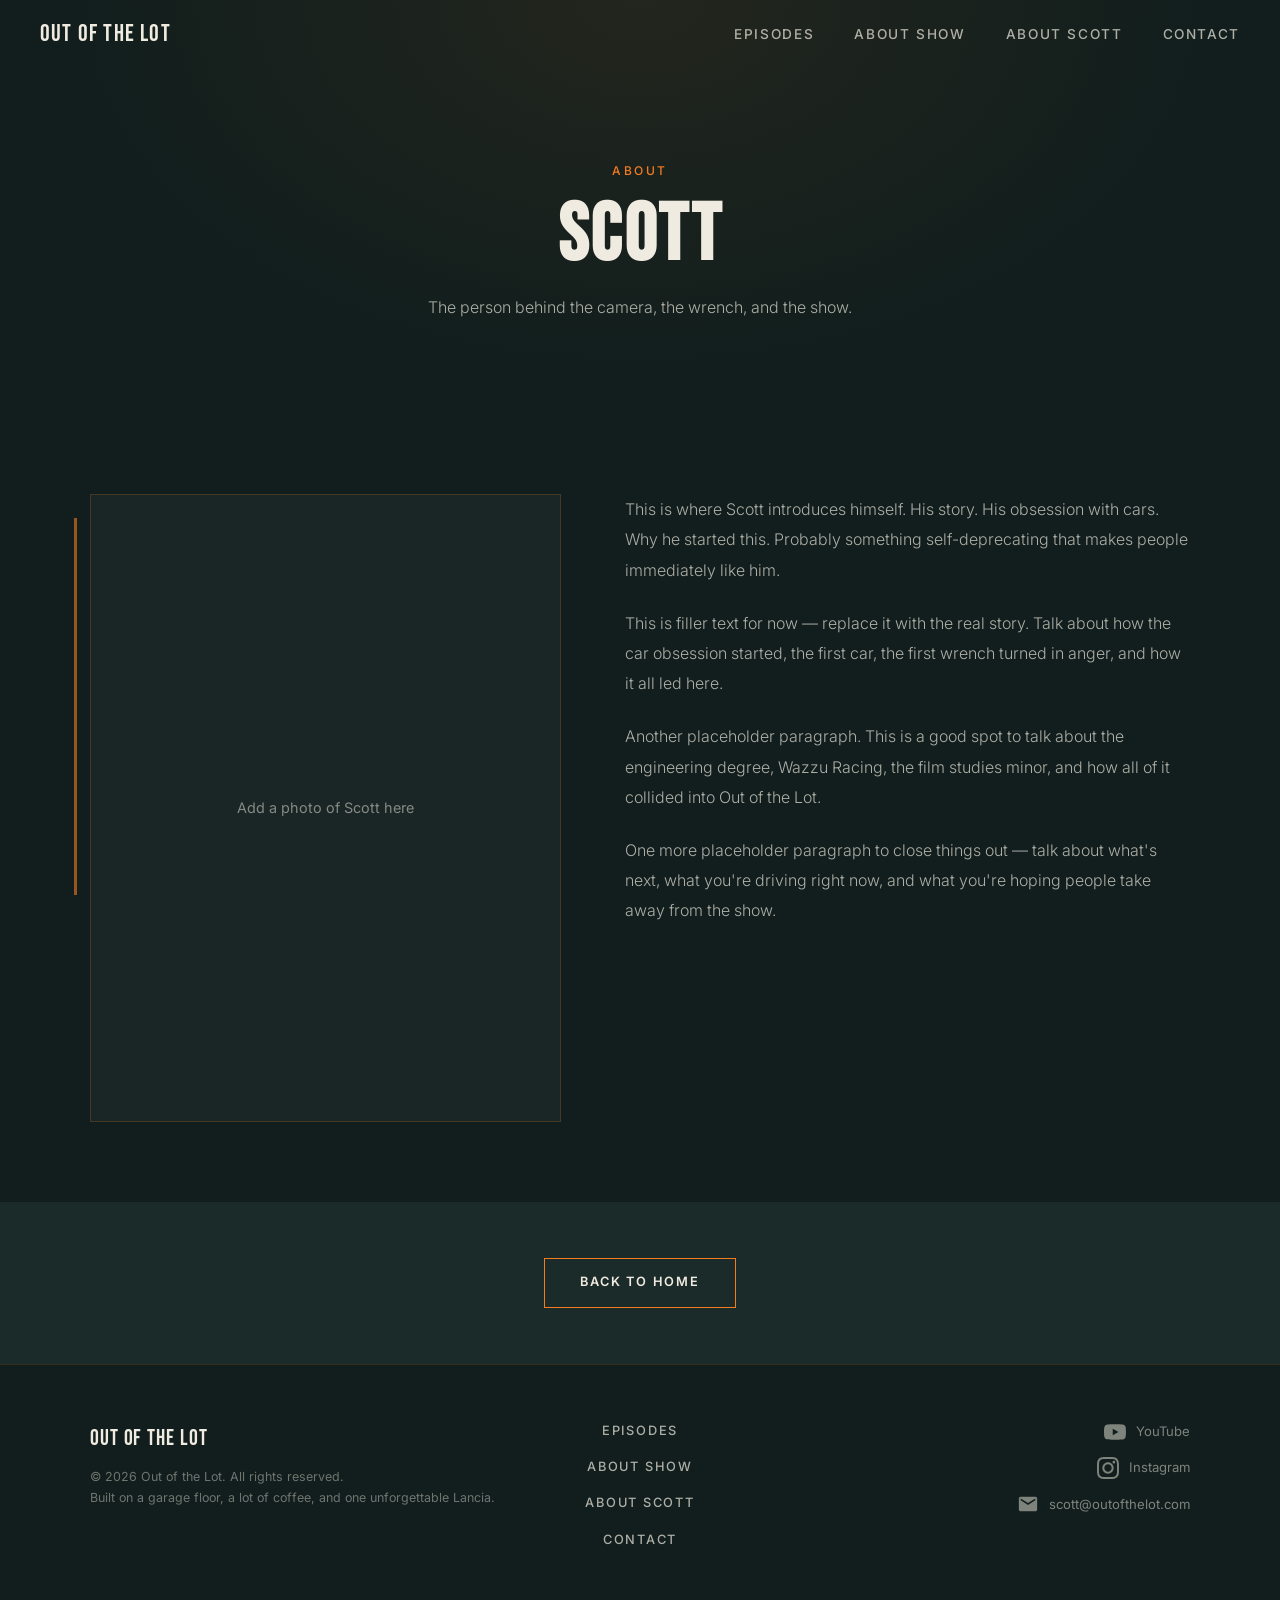
==== commit 6be072bb: "Website Upgrades 2" ====
--- a/about-scott.html
+++ b/about-scott.html
@@ -4,80 +4,95 @@
   <meta charset="UTF-8" />
   <meta name="viewport" content="width=device-width, initial-scale=1.0" />
   <title>About Scott — Out of the Lot</title>
-  <meta name="description" content="Scott Kindelberger — presenter and producer of Out of the Lot." />
+  <meta name="description" content="Meet Scott — the person behind Out of the Lot." />
   <link rel="preconnect" href="https://fonts.googleapis.com" />
   <link rel="preconnect" href="https://fonts.gstatic.com" crossorigin />
   <link href="https://fonts.googleapis.com/css2?family=Bebas+Neue&family=Inter:wght@300;400;500;600&family=Playfair+Display:ital,wght@0,700;1,400&display=swap" rel="stylesheet" />
   <link rel="stylesheet" href="css/style.css" />
-  <link rel="stylesheet" href="css/scott.css" />
 </head>
-<body class="scott-page">
+<body>
 
   <!-- NAV -->
-  <nav class="navbar scrolled" id="navbar">
-    <div class="nav-left">
-      <a href="index.html" class="nav-brand">Out of the Lot</a>
-    </div>
+  <nav class="navbar" id="navbar">
+    <a href="index.html" class="nav-brand">Out of the Lot</a>
     <ul class="nav-links">
-      <li><a href="index.html#episodes">Episodes</a></li>
-      <li><a href="index.html#about-show">About</a></li>
-      <li><a href="index.html#contact">Contact</a></li>
+      <li><a href="episodes.html">Episodes</a></li>
+      <li><a href="about-show.html">About Show</a></li>
+      <li><a href="about-scott.html">About Scott</a></li>
+      <li><a href="contact.html">Contact</a></li>
     </ul>
     <button class="nav-toggle" aria-label="Toggle menu">&#9776;</button>
   </nav>
 
-  <!-- SCOTT FULL BIO -->
-  <main class="scott-main">
+  <!-- PAGE HERO -->
+  <section class="page-hero">
+    <p class="page-hero-eyebrow">About</p>
+    <h1 class="page-hero-title">Scott</h1>
+    <p class="page-hero-sub">The person behind the camera, the wrench, and the show.</p>
+  </section>
 
-    <div class="scott-hero">
-      <div class="scott-hero-img">
-        <img src="assets/scott.jpg" alt="Scott Kindelberger" />
+  <!-- BIO -->
+  <section class="page-about-section page-about-section--alt">
+    <div class="page-about-layout">
+      <div class="about-image-slot">
+        <div class="image-placeholder image-placeholder--scott">
+          <!-- REPLACE WITH: <img src="assets/scott.jpg" alt="Scott" style="width:100%; height:100%; object-fit:cover;" /> -->
+          <p style="color: var(--cream); opacity:.5; font-size:.9rem; text-align:center; padding:2rem;">Add a photo of Scott here</p>
+        </div>
       </div>
-      <div class="scott-hero-text">
-        <p class="section-eyebrow">The Man Driving the Stories</p>
-        <h1 class="scott-name">Scott Kindelberger</h1>
-        <p class="scott-subtitle">Presenter &amp; Producer, Out of the Lot</p>
-        <div class="scott-divider"></div>
+      <div class="page-about-body">
+        <!-- REPLACE THE PARAGRAPHS BELOW WITH SCOTT'S FULL BIO -->
+        <p>
+          This is where Scott introduces himself. His story. His obsession with cars. Why he started this. Probably something self-deprecating that makes people immediately like him.
+        </p>
+        <p>
+          This is filler text for now — replace it with the real story. Talk about how the car obsession started, the first car, the first wrench turned in anger, and how it all led here.
+        </p>
+        <p>
+          Another placeholder paragraph. This is a good spot to talk about the engineering degree, Wazzu Racing, the film studies minor, and how all of it collided into Out of the Lot.
+        </p>
+        <p>
+          One more placeholder paragraph to close things out — talk about what's next, what you're driving right now, and what you're hoping people take away from the show.
+        </p>
       </div>
     </div>
+  </section>
 
-    <article class="scott-bio">
+  <!-- BACK HOME -->
+  <div class="back-home">
+    <a href="index.html" class="back-home-btn">Back to Home</a>
+  </div>
 
-      <p>Hello,</p>
-      <p>My name is Scott Kindelberger. I'm the presenter and producer of Out of the Lot.</p>
-      <p>During the day, I spend my time using my Mechanical Engineering degree from Washington State University as a manufacturing engineer in the trucking industry. During the night, when I am not dreaming about owning a Lancia Delta HF Integrale, I spend my time using my Film Studies minor to make episodes of Out of the Lot.</p>
-      <p>I don't know everything about cars, and I'm certainly not a master mechanic. What I do have are plenty of opinions, a love for driving, and a fascination with the stories cars create. I'd much rather explore why a car matters than tell you to buy one... unless it's a race car, which you should absolutely go buy.</p>
-      <p>I grew up loving cars, but I later realized I loved the way they made me feel. Whether it was the speed of a race car, the looks of a hypercar, or the majesty of the Fiat Toblerone, cars had a way of pulling me in. I love hearing stories, and I love telling stories, and Out of the Lot is where I get to explore those stories.</p>
-      <p>My love of storytelling stems from my adoration of movies. I like how they bring you into a new world, somewhere you have never, or rarely, been before. Movies make you feel something new, create a connection that can only be broken by time (or dementia), and allow you to experience a life that is not your own. In an age of endless information, feeling and understanding are among the most important gifts someone can give (second only to a Lancia Delta HF Integrale).</p>
-      <p>My goal is not to teach you about cars; that will be a byproduct of each episode, but to share something with you. It could be a frustration with the automotive industry killing the hatchback, a love for cars like the Lancia Delta HF Integrale, or simply a laugh... of which I do at all my own jokes.</p>
-      <p>This journey has just begun, and I look forward to our adventures Out of the Lot.</p>
-      <p>As always, thank you so much for watching. I truly do hope you enjoy.</p>
-      <p class="scott-goodbye">Goodbye.</p>
+  <!-- FOOTER -->
+  <footer class="footer">
+    <div class="footer-inner">
+      <div class="footer-brand">
+        <span class="footer-logo">Out of the Lot</span>
+        <p class="footer-copy">&copy; <span id="footerYear"></span> Out of the Lot. All rights reserved.<br/>Built on a garage floor, a lot of coffee, and one unforgettable <a href="lancia.html" class="secret-link">Lancia</a>.</p>
+      </div>
+      <nav class="footer-nav">
+        <a href="episodes.html">Episodes</a>
+        <a href="about-show.html">About Show</a>
+        <a href="about-scott.html">About Scott</a>
+        <a href="contact.html">Contact</a>
+      </nav>
+      <div class="footer-social">
+        <a href="https://www.youtube.com/@OutoftheLotMedia" target="_blank" rel="noopener noreferrer" class="social-link">
+          <svg viewBox="0 0 24 24" fill="currentColor" width="22" height="22"><path d="M23.498 6.186a3.016 3.016 0 0 0-2.122-2.136C19.505 3.545 12 3.545 12 3.545s-7.505 0-9.377.505A3.017 3.017 0 0 0 .502 6.186C0 8.07 0 12 0 12s0 3.93.502 5.814a3.016 3.016 0 0 0 2.122 2.136c1.871.505 9.376.505 9.376.505s7.505 0 9.377-.505a3.015 3.015 0 0 0 2.122-2.136C24 15.93 24 12 24 12s0-3.93-.502-5.814zM9.545 15.568V8.432L15.818 12l-6.273 3.568z"/></svg>
+          YouTube
+        </a>
+        <a href="https://www.instagram.com/outofthelotmedia/" target="_blank" rel="noopener noreferrer" class="social-link">
+          <svg viewBox="0 0 24 24" fill="currentColor" width="22" height="22"><path d="M12 2.163c3.204 0 3.584.012 4.85.07 3.252.148 4.771 1.691 4.919 4.919.058 1.265.069 1.645.069 4.849 0 3.205-.012 3.584-.069 4.849-.149 3.225-1.664 4.771-4.919 4.919-1.266.058-1.644.07-4.85.07-3.204 0-3.584-.012-4.849-.07-3.26-.149-4.771-1.699-4.919-4.92-.058-1.265-.07-1.644-.07-4.849 0-3.204.013-3.583.07-4.849.149-3.227 1.664-4.771 4.919-4.919 1.266-.057 1.645-.069 4.849-.069zm0-2.163c-3.259 0-3.667.014-4.947.072-4.358.2-6.78 2.618-6.98 6.98-.059 1.281-.073 1.689-.073 4.948 0 3.259.014 3.668.072 4.948.2 4.358 2.618 6.78 6.98 6.98 1.281.058 1.689.072 4.948.072 3.259 0 3.668-.014 4.948-.072 4.354-.2 6.782-2.618 6.979-6.98.059-1.28.073-1.689.073-4.948 0-3.259-.014-3.667-.072-4.947-.196-4.354-2.617-6.78-6.979-6.98-1.281-.059-1.69-.073-4.949-.073zm0 5.838c-3.403 0-6.162 2.759-6.162 6.162s2.759 6.163 6.162 6.163 6.162-2.759 6.162-6.163c0-3.403-2.759-6.162-6.162-6.162zm0 10.162c-2.209 0-4-1.79-4-4 0-2.209 1.791-4 4-4s4 1.791 4 4c0 2.21-1.791 4-4 4zm6.406-11.845c-.796 0-1.441.645-1.441 1.44s.645 1.44 1.441 1.44c.795 0 1.439-.645 1.439-1.44s-.644-1.44-1.439-1.44z"/></svg>
+          Instagram
+        </a>
+        <a href="mailto:scott@outofthelot.com" class="social-link">
+          <svg viewBox="0 0 24 24" fill="currentColor" width="22" height="22"><path d="M20 4H4c-1.1 0-2 .9-2 2v12c0 1.1.9 2 2 2h16c1.1 0 2-.9 2-2V6c0-1.1-.9-2-2-2zm0 4-8 5-8-5V6l8 5 8-5v2z"/></svg>
+          scott@outofthelot.com
+        </a>
+      </div>
+    </div>
+  </footer>
 
-      <div class="scott-cars">
-        <h3 class="scott-cars-title">The Garage (Current &amp; Aspirational)</h3>
-        <ul class="scott-cars-list">
-          <li><span class="car-label">Favorite Car</span> Lancia Delta HF Integrale</li>
-          <li><span class="car-label">Second Favorite Car</span> Pagani Utopia <span class="car-aside">(I put two because sometimes I can't decide.)</span></li>
-          <li><span class="car-label">First Car</span> 1993 Honda Civic DX (4-door)</li>
-          <li><span class="car-label">Current Daily Driver</span> 2008 Toyota Sienna CE</li>
-          <li><span class="car-label">My Reminder to Work Harder</span> 2008 Toyota Sienna CE</li>
-        </ul>
-      </div>
-
-      <a href="index.html" class="cta-btn" style="margin-top:3rem; display:inline-block;">
-        &#8592; Back to the Lot
-      </a>
-
-    </article>
-  </main>
-
-  <script>
-    // Mobile nav toggle
-    const navToggle = document.querySelector('.nav-toggle');
-    const navLinks  = document.querySelector('.nav-links');
-    navToggle?.addEventListener('click', () => navLinks.classList.toggle('open'));
-    document.getElementById('footerYear') && (document.getElementById('footerYear').textContent = new Date().getFullYear());
-  </script>
+  <script src="js/main.js"></script>
 </body>
 </html>
--- a/css/style.css
+++ b/css/style.css
@@ -3,12 +3,12 @@
    =========================== */
 
 :root {
-  --dark:       #122121;
-  --darker:     #0c1818;
-  --orange:     #fe7f00;
-  --cream:      #F4F1EA;
-  --cream-dim:  rgba(244, 241, 234, 0.68);
-  --cream-faint:rgba(244, 241, 234, 0.12);
+  --dark:     #1a2b2a;   /* logo background dark teal-green */
+  --darker:   #111e1d;
+  --orange:   #f47c20;
+  --cream:    #f0ebe0;
+  --cream-dim: rgba(240, 235, 224, 0.7);
+  --cream-faint: rgba(240, 235, 224, 0.15);
 
   --font-display: 'Bebas Neue', sans-serif;
   --font-body:    'Inter', sans-serif;
@@ -26,6 +26,7 @@
 
 html {
   scroll-behavior: smooth;
+  scroll-snap-type: y mandatory;
 }
 
 body {
@@ -40,7 +41,9 @@
 
 .navbar {
   position: fixed;
-  top: 0; left: 0; right: 0;
+  top: 0;
+  left: 0;
+  right: 0;
   z-index: 100;
   display: flex;
   align-items: center;
@@ -52,16 +55,10 @@
 }
 
 .navbar.scrolled {
-  background: rgba(12, 24, 24, 0.94);
-  backdrop-filter: blur(14px);
-  -webkit-backdrop-filter: blur(14px);
-  border-bottom: 1px solid rgba(254, 127, 0, 0.15);
-}
-
-.nav-left {
-  display: flex;
-  align-items: center;
-  gap: 0.8rem;
+  background: rgba(17, 30, 29, 0.92);
+  backdrop-filter: blur(12px);
+  -webkit-backdrop-filter: blur(12px);
+  border-bottom: 1px solid rgba(244, 124, 32, 0.15);
 }
 
 .nav-brand {
@@ -72,14 +69,8 @@
   text-decoration: none;
   transition: color 0.2s;
 }
+
 .nav-brand:hover { color: var(--orange); }
-
-.nav-road-icon {
-  height: 28px;
-  width: auto;
-  opacity: 0.85;
-  filter: drop-shadow(0 0 4px rgba(254,127,0,0.3));
-}
 
 .nav-links {
   list-style: none;
@@ -101,11 +92,14 @@
 .nav-links a::after {
   content: '';
   position: absolute;
-  bottom: -4px; left: 0;
-  width: 0; height: 1px;
+  bottom: -4px;
+  left: 0;
+  width: 0;
+  height: 1px;
   background: var(--orange);
   transition: width 0.3s ease;
 }
+
 .nav-links a:hover { color: var(--cream); }
 .nav-links a:hover::after { width: 100%; }
 
@@ -126,6 +120,7 @@
   display: flex;
   align-items: center;
   overflow: hidden;
+  scroll-snap-align: start;
 }
 
 .hero-bg-wrap {
@@ -136,8 +131,9 @@
 
 .hero-bg {
   position: absolute;
-  inset: -5%;
+  inset: -5%;           /* extra room for the slow zoom */
   background: url('../assets/hero-road.jpg') center center / cover no-repeat;
+  transform: scale(1);
   animation: slowZoom 20s ease-out forwards;
   will-change: transform;
 }
@@ -152,9 +148,9 @@
   inset: 0;
   background: linear-gradient(
     110deg,
-    rgba(12, 24, 24, 0.90) 0%,
-    rgba(12, 24, 24, 0.62) 55%,
-    rgba(12, 24, 24, 0.22) 100%
+    rgba(17, 30, 29, 0.88) 0%,
+    rgba(17, 30, 29, 0.60) 55%,
+    rgba(17, 30, 29, 0.20) 100%
   );
 }
 
@@ -192,9 +188,7 @@
 
 /* CTA BUTTON */
 .cta-btn {
-  display: inline-flex;
-  align-items: center;
-  gap: 0.6rem;
+  display: inline-block;
   padding: 0.9rem 2.4rem;
   font-family: var(--font-body);
   font-size: 0.85rem;
@@ -208,49 +202,17 @@
   transition: background 0.25s ease, color 0.25s ease, transform 0.2s ease, box-shadow 0.25s ease;
   opacity: 0;
   animation: fadeUp 0.9s 0.8s ease forwards;
-  cursor: pointer;
 }
 
 .cta-btn:hover {
   background: var(--orange);
   color: var(--darker);
   transform: scale(1.045);
-  box-shadow: 0 0 28px rgba(254, 127, 0, 0.35);
-}
-
-.cta-arrow {
-  font-size: 1.1em;
-  transition: transform 0.2s ease;
-}
-.cta-btn:hover .cta-arrow { transform: translateX(4px); }
-
-/* Read More button (no animation delay) */
-.read-more-btn {
-  display: inline-flex;
-  align-items: center;
-  gap: 0.6rem;
-  padding: 0.75rem 2rem;
-  font-family: var(--font-body);
-  font-size: 0.82rem;
-  font-weight: 600;
-  letter-spacing: 0.14em;
-  text-transform: uppercase;
-  text-decoration: none;
-  color: var(--cream);
-  border: 1.5px solid var(--orange);
-  background: transparent;
-  transition: background 0.25s ease, color 0.25s ease, transform 0.2s ease;
-  margin-top: 1.8rem;
-}
-.read-more-btn:hover {
-  background: var(--orange);
-  color: var(--darker);
-  transform: scale(1.035);
-}
-.read-more-btn:hover .cta-arrow { transform: translateX(4px); }
+  box-shadow: 0 0 28px rgba(244, 124, 32, 0.35);
+}
 
 /* SCROLL HINT */
-.scroll-hint, .scroll-hint--section {
+.scroll-hint {
   position: absolute;
   bottom: 2rem;
   left: 50%;
@@ -260,15 +222,11 @@
   align-items: center;
   gap: 0.6rem;
   z-index: 3;
+  animation: fadeUp 1s 1.4s ease forwards;
   opacity: 0;
-  animation: fadeUp 1s 1.4s ease forwards;
-}
-
-.scroll-hint--section {
-  position: absolute;
-  bottom: 1.5rem;
-  animation: fadeUp 0.6s 0.2s ease forwards;
-}
+}
+
+.scroll-hint--dark .scroll-label { color: var(--cream-dim); }
 
 .scroll-label {
   font-size: 0.7rem;
@@ -294,20 +252,21 @@
 
 .episode-section {
   position: relative;
-  min-height: var(--section-h);
+  height: var(--section-h);
   display: flex;
   flex-direction: column;
   align-items: center;
   justify-content: center;
   background: var(--darker);
-  padding: 6rem 5vw;
+  overflow: hidden;
+  scroll-snap-align: start;
 }
 
 .episode-section::before {
   content: '';
   position: absolute;
   inset: 0;
-  background: radial-gradient(ellipse at 50% 60%, rgba(254, 127, 0, 0.05), transparent 70%);
+  background: radial-gradient(ellipse at 50% 60%, rgba(244, 124, 32, 0.06), transparent 70%);
   pointer-events: none;
 }
 
@@ -316,7 +275,7 @@
   max-width: 960px;
   display: flex;
   flex-direction: column;
-  align-items: flex-start;
+  align-items: center;
   gap: 1.2rem;
 }
 
@@ -326,14 +285,16 @@
   text-transform: uppercase;
   color: var(--orange);
   font-weight: 500;
+  align-self: flex-start;
 }
 
 .episode-embed-wrap {
   width: 100%;
   aspect-ratio: 16 / 9;
   background: rgba(0,0,0,0.4);
-  border: 1px solid rgba(254, 127, 0, 0.15);
+  border: 1px solid rgba(244, 124, 32, 0.15);
   overflow: hidden;
+  position: relative;
 }
 
 .episode-embed-wrap iframe {
@@ -343,12 +304,37 @@
   display: block;
 }
 
+.embed-loading {
+  display: flex;
+  flex-direction: column;
+  align-items: center;
+  justify-content: center;
+  height: 100%;
+  gap: 1rem;
+  color: var(--cream-dim);
+  font-size: 0.85rem;
+  letter-spacing: 0.08em;
+}
+
+.loading-road {
+  font-size: 2rem;
+  color: var(--orange);
+  animation: driveRight 1.6s ease-in-out infinite alternate;
+}
+
+@keyframes driveRight {
+  from { transform: translateX(-30px); }
+  to   { transform: translateX(30px); }
+}
+
 .episode-title {
   font-family: var(--font-serif);
   font-style: italic;
   font-weight: 400;
   font-size: clamp(1rem, 2.5vw, 1.3rem);
   color: var(--cream-dim);
+  text-align: left;
+  align-self: flex-start;
   max-width: 80%;
 }
 
@@ -361,6 +347,7 @@
   justify-content: center;
   background: var(--dark);
   padding: 6rem 6vw;
+  scroll-snap-align: start;
 }
 
 .about-section--scott {
@@ -380,8 +367,13 @@
   grid-template-columns: 1.2fr 1fr;
 }
 
-.about-inner--reversed .about-image-slot { order: 2; }
-.about-inner--reversed .about-text { order: 1; }
+.about-inner--reversed .about-image-slot {
+  order: 2;
+}
+
+.about-inner--reversed .about-text {
+  order: 1;
+}
 
 .about-image-slot {
   position: relative;
@@ -390,8 +382,8 @@
 .image-placeholder {
   width: 100%;
   aspect-ratio: 4 / 5;
-  background: rgba(255,255,255,0.03);
-  border: 1px solid rgba(254, 127, 0, 0.2);
+  background: rgba(255,255,255,0.04);
+  border: 1px solid rgba(244, 124, 32, 0.2);
   overflow: hidden;
   display: flex;
   align-items: center;
@@ -406,19 +398,17 @@
 }
 
 .image-placeholder--scott {
-  aspect-ratio: 16 / 9;
-}
-
-.image-placeholder--scott img {
-  object-fit: cover;
-  padding: 0;
-}
-
+  aspect-ratio: 3 / 4;
+}
+
+/* Decorative accent line beside image */
 .about-image-slot::before {
   content: '';
   position: absolute;
-  top: 1.5rem; left: -1rem;
-  width: 3px; height: 60%;
+  top: 1.5rem;
+  left: -1rem;
+  width: 3px;
+  height: 60%;
   background: var(--orange);
   opacity: 0.6;
 }
@@ -430,6 +420,7 @@
   margin-bottom: 1.5rem;
   line-height: 1;
 }
+
 .about-title.orange { color: var(--orange); }
 
 .about-body {
@@ -440,134 +431,79 @@
   max-width: 520px;
 }
 
-/* ==================== FOOTER SECTION ==================== */
-
-.footer-section {
-  min-height: var(--section-h);
-  display: flex;
-  align-items: center;
-  justify-content: center;
-  background: var(--dark);
-  border-top: 1px solid rgba(254, 127, 0, 0.12);
-  padding: 6rem 6vw;
-  position: relative;
-}
-
-.footer-section::before {
-  content: '';
-  position: absolute;
-  inset: 0;
-  background: radial-gradient(ellipse at 50% 20%, rgba(254, 127, 0, 0.04), transparent 65%);
-  pointer-events: none;
-}
-
-.footer-content {
-  width: 100%;
+/* ==================== FOOTER ==================== */
+
+.footer {
+  background: var(--darker);
+  border-top: 1px solid rgba(244, 124, 32, 0.15);
+  padding: 3.5rem 6vw;
+}
+
+.footer-inner {
+  display: grid;
+  grid-template-columns: 1fr auto 1fr;
+  align-items: start;
+  gap: 3rem;
   max-width: 1100px;
-  display: flex;
-  flex-direction: column;
-  gap: 4rem;
-  position: relative;
-}
-
-.footer-top {
-  display: grid;
-  grid-template-columns: 1.4fr 1fr 1.2fr;
-  gap: 4rem;
-  align-items: start;
-}
-
-.footer-brand-row {
-  display: flex;
-  align-items: center;
-  gap: 0.7rem;
-  margin-bottom: 0.4rem;
+  margin: 0 auto;
 }
 
 .footer-logo {
   font-family: var(--font-display);
-  font-size: 1.8rem;
-  color: var(--cream);
+  font-size: 1.4rem;
+  color: var(--cream);
+  display: block;
+  margin-bottom: 0.6rem;
   letter-spacing: 0.04em;
 }
 
-.footer-road-icon {
-  height: 32px;
-  width: auto;
-  opacity: 0.8;
-  filter: drop-shadow(0 0 4px rgba(254,127,0,0.25));
-}
-
-.footer-slogan {
-  font-family: var(--font-serif);
-  font-style: italic;
-  color: var(--orange);
-  font-size: 1rem;
-  margin-bottom: 1rem;
-  opacity: 0.9;
-}
-
 .footer-copy {
-  font-size: 0.76rem;
-  color: var(--cream-dim);
-  opacity: 0.5;
+  font-size: 0.78rem;
+  color: var(--cream-dim);
   line-height: 1.7;
-}
-
-.footer-nav-label {
-  font-size: 0.65rem;
-  letter-spacing: 0.22em;
-  text-transform: uppercase;
-  color: var(--orange);
-  font-weight: 600;
-  margin-bottom: 1rem;
-  opacity: 0.8;
+  opacity: 0.6;
 }
 
 .footer-nav {
   display: flex;
   flex-direction: column;
-  gap: 0.75rem;
+  align-items: center;
+  gap: 1rem;
 }
 
 .footer-nav a {
   color: var(--cream-dim);
   text-decoration: none;
-  font-size: 0.85rem;
+  font-size: 0.8rem;
+  letter-spacing: 0.14em;
+  text-transform: uppercase;
+  font-weight: 500;
   transition: color 0.2s;
 }
+
 .footer-nav a:hover { color: var(--orange); }
 
 .footer-social {
   display: flex;
   flex-direction: column;
-  gap: 0.85rem;
+  align-items: flex-end;
+  gap: 0.9rem;
 }
 
 .social-link {
   display: flex;
   align-items: center;
-  gap: 0.65rem;
+  gap: 0.6rem;
   color: var(--cream-dim);
   text-decoration: none;
-  font-size: 0.84rem;
-  opacity: 0.75;
+  font-size: 0.82rem;
+  opacity: 0.7;
   transition: color 0.2s, opacity 0.2s;
 }
-.social-link:hover { color: var(--orange); opacity: 1; }
-
-.footer-bottom {
-  border-top: 1px solid rgba(244, 241, 234, 0.08);
-  padding-top: 2rem;
-  text-align: center;
-}
-
-.footer-bottom p {
-  font-size: 0.75rem;
-  color: var(--cream-dim);
-  opacity: 0.4;
-  font-style: italic;
-  letter-spacing: 0.05em;
+
+.social-link:hover {
+  color: var(--orange);
+  opacity: 1;
 }
 
 /* ==================== ANIMATIONS ==================== */
@@ -576,21 +512,19 @@
   to { opacity: 1; transform: translateY(0); }
 }
 
+/* Scroll-triggered reveals */
 .reveal {
   opacity: 0;
-  transform: translateY(28px);
+  transform: translateY(30px);
   transition: opacity 0.7s ease, transform 0.7s ease;
 }
-.reveal.visible { opacity: 1; transform: translateY(0); }
+
+.reveal.visible {
+  opacity: 1;
+  transform: translateY(0);
+}
 
 /* ==================== RESPONSIVE ==================== */
-
-@media (max-width: 900px) {
-  .footer-top {
-    grid-template-columns: 1fr 1fr;
-  }
-  .footer-brand { grid-column: 1 / -1; }
-}
 
 @media (max-width: 768px) {
   :root { --nav-h: 58px; }
@@ -606,7 +540,7 @@
     left: 0; right: 0;
     background: var(--darker);
     padding: 1.5rem 2rem;
-    border-bottom: 1px solid rgba(254,127,0,0.15);
+    border-bottom: 1px solid rgba(244,124,32,0.15);
     gap: 1.2rem;
     z-index: 99;
   }
@@ -614,23 +548,491 @@
   .hero-content { padding: 0 1.5rem; padding-top: var(--nav-h); }
   .hero-headline { font-size: clamp(3rem, 12vw, 5rem); }
 
-  .about-inner, .about-inner--reversed {
+  .about-inner {
     grid-template-columns: 1fr;
     gap: 2.5rem;
   }
+
   .about-inner--reversed .about-image-slot { order: 0; }
   .about-inner--reversed .about-text { order: 0; }
 
-  .footer-top {
+  .footer-inner {
     grid-template-columns: 1fr;
-    gap: 2.5rem;
+    text-align: center;
   }
 
-  .nav-road-icon { height: 20px; }
+  .footer-social { align-items: center; }
 }
 
 @media (prefers-reduced-motion: reduce) {
   .hero-bg { animation: none; }
   .scroll-line { animation: none; }
+  .loading-road { animation: none; }
   .reveal { transition: none; opacity: 1; transform: none; }
 }
+
+/* ==================== ABOUT TEASER (home page) ==================== */
+
+.about-cta {
+  display: inline-flex;
+  align-items: center;
+  gap: 0.5rem;
+  margin-top: 1.8rem;
+  padding: 0;
+  background: none;
+  border: none;
+  color: var(--orange);
+  font-family: var(--font-body);
+  font-size: 0.85rem;
+  font-weight: 600;
+  letter-spacing: 0.1em;
+  text-transform: uppercase;
+  text-decoration: none;
+  cursor: pointer;
+  transition: gap 0.25s ease, color 0.2s ease;
+}
+
+.about-cta:hover {
+  gap: 0.9rem;
+  color: var(--cream);
+}
+
+/* ==================== INTERIOR PAGE HEADER ==================== */
+
+.page-hero {
+  min-height: 46vh;
+  display: flex;
+  flex-direction: column;
+  align-items: center;
+  justify-content: center;
+  text-align: center;
+  background: var(--darker);
+  padding: calc(var(--nav-h) + 3rem) 6vw 3rem;
+  position: relative;
+  overflow: hidden;
+}
+
+.page-hero::before {
+  content: '';
+  position: absolute;
+  inset: 0;
+  background: radial-gradient(ellipse at 50% 0%, rgba(244, 124, 32, 0.08), transparent 65%);
+  pointer-events: none;
+}
+
+.page-hero-eyebrow {
+  font-size: 0.75rem;
+  font-weight: 500;
+  letter-spacing: 0.22em;
+  text-transform: uppercase;
+  color: var(--orange);
+  margin-bottom: 1rem;
+  position: relative;
+}
+
+.page-hero-title {
+  font-family: var(--font-display);
+  font-size: clamp(2.6rem, 7vw, 5rem);
+  letter-spacing: 0.03em;
+  line-height: 1;
+  color: var(--cream);
+  position: relative;
+  max-width: 900px;
+}
+
+.page-hero-sub {
+  margin-top: 1.2rem;
+  color: var(--cream-dim);
+  font-weight: 300;
+  max-width: 560px;
+  position: relative;
+}
+
+/* ==================== INTERIOR ABOUT PAGES ==================== */
+
+.page-about-section {
+  background: var(--dark);
+  padding: 5rem 6vw;
+}
+
+.page-about-section--alt { background: var(--darker); }
+
+.page-about-body {
+  max-width: 760px;
+  margin: 0 auto;
+}
+
+.page-about-body p {
+  font-size: 1rem;
+  line-height: 1.9;
+  color: var(--cream-dim);
+  font-weight: 300;
+  margin-bottom: 1.4rem;
+}
+
+.page-about-layout {
+  display: grid;
+  grid-template-columns: 1fr 1.2fr;
+  gap: 4rem;
+  align-items: start;
+  max-width: 1100px;
+  margin: 0 auto;
+}
+
+.page-about-layout .about-image-slot { position: sticky; top: calc(var(--nav-h) + 2rem); }
+
+/* ==================== TIMELINE / IMPORTANT DATES ==================== */
+
+.timeline-section {
+  background: var(--darker);
+  padding: 5rem 6vw 6rem;
+  border-top: 1px solid rgba(244, 124, 32, 0.15);
+}
+
+.timeline-inner {
+  max-width: 820px;
+  margin: 0 auto;
+}
+
+.timeline-heading {
+  font-family: var(--font-display);
+  font-size: clamp(2rem, 4.5vw, 3rem);
+  color: var(--orange);
+  letter-spacing: 0.03em;
+  margin-bottom: 0.6rem;
+}
+
+.timeline-subheading {
+  color: var(--cream-dim);
+  font-weight: 300;
+  margin-bottom: 3rem;
+  max-width: 520px;
+}
+
+.timeline-list {
+  position: relative;
+  padding-left: 2rem;
+  border-left: 1px solid rgba(244, 124, 32, 0.25);
+}
+
+.timeline-item {
+  position: relative;
+  padding-bottom: 2.4rem;
+}
+
+.timeline-item:last-child { padding-bottom: 0; }
+
+.timeline-item::before {
+  content: '';
+  position: absolute;
+  left: -2.4rem;
+  top: 0.35rem;
+  width: 9px;
+  height: 9px;
+  border-radius: 50%;
+  background: var(--orange);
+  box-shadow: 0 0 0 4px rgba(244, 124, 32, 0.12);
+}
+
+.timeline-date {
+  font-size: 0.75rem;
+  letter-spacing: 0.12em;
+  text-transform: uppercase;
+  color: var(--orange);
+  font-weight: 600;
+  margin-bottom: 0.35rem;
+}
+
+.timeline-event {
+  color: var(--cream);
+  font-weight: 300;
+  font-size: 0.98rem;
+  line-height: 1.7;
+  max-width: 560px;
+}
+
+/* ==================== BACK HOME BUTTON ==================== */
+
+.back-home {
+  display: flex;
+  justify-content: center;
+  padding: 3.5rem 6vw;
+  background: var(--dark);
+}
+
+.back-home-btn {
+  display: inline-block;
+  padding: 0.85rem 2.2rem;
+  font-family: var(--font-body);
+  font-size: 0.8rem;
+  font-weight: 600;
+  letter-spacing: 0.14em;
+  text-transform: uppercase;
+  text-decoration: none;
+  color: var(--cream);
+  border: 1.5px solid var(--orange);
+  background: transparent;
+  transition: background 0.25s ease, color 0.25s ease, transform 0.2s ease;
+}
+
+.back-home-btn:hover {
+  background: var(--orange);
+  color: var(--darker);
+  transform: scale(1.04);
+}
+
+/* ==================== SECRET LINKS ==================== */
+
+.secret-link {
+  color: inherit;
+  text-decoration: none;
+  border-bottom: 1px solid transparent;
+  transition: border-color 0.3s ease, opacity 0.3s ease;
+  cursor: pointer;
+}
+
+.secret-link:hover {
+  border-color: currentColor;
+  opacity: 0.85;
+}
+
+/* ==================== CONTACT PAGE ==================== */
+
+.contact-section {
+  background: var(--dark);
+  padding: 4rem 6vw 5rem;
+}
+
+.contact-grid {
+  max-width: 1000px;
+  margin: 0 auto;
+  display: grid;
+  grid-template-columns: repeat(auto-fit, minmax(260px, 1fr));
+  gap: 1.5px;
+  background: rgba(244, 124, 32, 0.15);
+  border: 1px solid rgba(244, 124, 32, 0.15);
+}
+
+.contact-card {
+  background: var(--dark);
+  padding: 2.4rem 2rem;
+  display: flex;
+  flex-direction: column;
+  gap: 0.9rem;
+}
+
+.contact-card-label {
+  font-size: 0.7rem;
+  letter-spacing: 0.18em;
+  text-transform: uppercase;
+  color: var(--orange);
+  font-weight: 600;
+}
+
+.contact-card-title {
+  font-family: var(--font-serif);
+  font-size: 1.3rem;
+  color: var(--cream);
+}
+
+.contact-card-desc {
+  color: var(--cream-dim);
+  font-weight: 300;
+  font-size: 0.9rem;
+  line-height: 1.6;
+  flex-grow: 1;
+}
+
+.contact-card-email {
+  color: var(--cream);
+  text-decoration: none;
+  font-size: 0.85rem;
+  letter-spacing: 0.04em;
+  border-bottom: 1px solid rgba(244, 124, 32, 0.4);
+  align-self: flex-start;
+  padding-bottom: 2px;
+  transition: color 0.2s, border-color 0.2s;
+}
+
+.contact-card-email:hover {
+  color: var(--orange);
+  border-color: var(--orange);
+}
+
+.contact-social-row {
+  max-width: 1000px;
+  margin: 3.5rem auto 0;
+  display: flex;
+  gap: 2.5rem;
+  justify-content: center;
+  flex-wrap: wrap;
+}
+
+/* ==================== EPISODES PAGE ==================== */
+
+.playlist-section {
+  min-height: var(--section-h);
+  display: flex;
+  align-items: center;
+  background: var(--dark);
+  padding: 5rem 6vw;
+}
+
+.playlist-section:nth-child(even) { background: var(--darker); }
+
+.playlist-inner {
+  max-width: 1100px;
+  margin: 0 auto;
+  width: 100%;
+  display: grid;
+  grid-template-columns: 1fr auto;
+  gap: 3rem;
+  align-items: center;
+}
+
+.playlist-media {
+  aspect-ratio: 16 / 9;
+  background: rgba(0,0,0,0.4);
+  border: 1px solid rgba(244, 124, 32, 0.15);
+  overflow: hidden;
+}
+
+.playlist-media iframe {
+  width: 100%;
+  height: 100%;
+  border: none;
+  display: block;
+}
+
+.playlist-side {
+  display: flex;
+  flex-direction: column;
+  align-items: flex-start;
+  gap: 1.2rem;
+  max-width: 220px;
+}
+
+.playlist-eyebrow {
+  font-size: 0.7rem;
+  letter-spacing: 0.2em;
+  text-transform: uppercase;
+  color: var(--orange);
+  font-weight: 500;
+}
+
+.playlist-title {
+  font-family: var(--font-display);
+  font-size: clamp(1.6rem, 3vw, 2.2rem);
+  color: var(--cream);
+  letter-spacing: 0.02em;
+  line-height: 1.05;
+}
+
+.playlist-desc {
+  color: var(--cream-dim);
+  font-weight: 300;
+  font-size: 0.88rem;
+  line-height: 1.7;
+}
+
+.playlist-btn {
+  display: inline-block;
+  padding: 0.75rem 1.6rem;
+  font-family: var(--font-body);
+  font-size: 0.75rem;
+  font-weight: 600;
+  letter-spacing: 0.12em;
+  text-transform: uppercase;
+  text-decoration: none;
+  color: var(--cream);
+  border: 1.5px solid var(--orange);
+  background: transparent;
+  transition: background 0.25s ease, color 0.25s ease, transform 0.2s ease;
+  white-space: nowrap;
+}
+
+.playlist-btn:hover {
+  background: var(--orange);
+  color: var(--darker);
+  transform: scale(1.045);
+}
+
+/* ==================== LANCIA PAGE ==================== */
+
+.lancia-section {
+  background: var(--dark);
+  padding: 5rem 6vw 3rem;
+}
+
+.lancia-figure {
+  max-width: 900px;
+  margin: 0 auto 3rem;
+}
+
+.lancia-figure img {
+  width: 100%;
+  height: auto;
+  display: block;
+  border: 1px solid rgba(244, 124, 32, 0.2);
+}
+
+.lancia-caption {
+  margin-top: 0.9rem;
+  font-size: 0.82rem;
+  color: var(--cream-dim);
+  font-style: italic;
+  text-align: center;
+  opacity: 0.8;
+}
+
+/* ==================== POEM PAGE ==================== */
+
+.poem-section {
+  background: var(--darker);
+  padding: 5rem 6vw 6rem;
+}
+
+.poem-wrap {
+  max-width: 900px;
+  margin: 0 auto;
+}
+
+.poem-columns {
+  display: grid;
+  grid-template-columns: 1fr 1fr;
+  gap: 3rem 3.5rem;
+}
+
+.poem-stanza {
+  margin-bottom: 1.9rem;
+  color: var(--cream);
+  font-family: var(--font-serif);
+  font-weight: 400;
+  font-size: 1.05rem;
+  line-height: 1.75;
+  text-align: center;
+}
+
+.poem-signature {
+  grid-column: 1 / -1;
+  text-align: center;
+  margin-top: 1.5rem;
+  font-family: var(--font-serif);
+  font-style: italic;
+  color: var(--orange);
+  font-size: 1.1rem;
+}
+
+/* ==================== RESPONSIVE (interior pages) ==================== */
+
+@media (max-width: 900px) {
+  .page-about-layout { grid-template-columns: 1fr; }
+  .page-about-layout .about-image-slot { position: static; }
+  .playlist-inner { grid-template-columns: 1fr; }
+  .playlist-side { max-width: 100%; flex-direction: row; flex-wrap: wrap; align-items: center; }
+  .poem-columns { grid-template-columns: 1fr; }
+}
+
+@media (max-width: 640px) {
+  .contact-grid { grid-template-columns: 1fr; }
+}
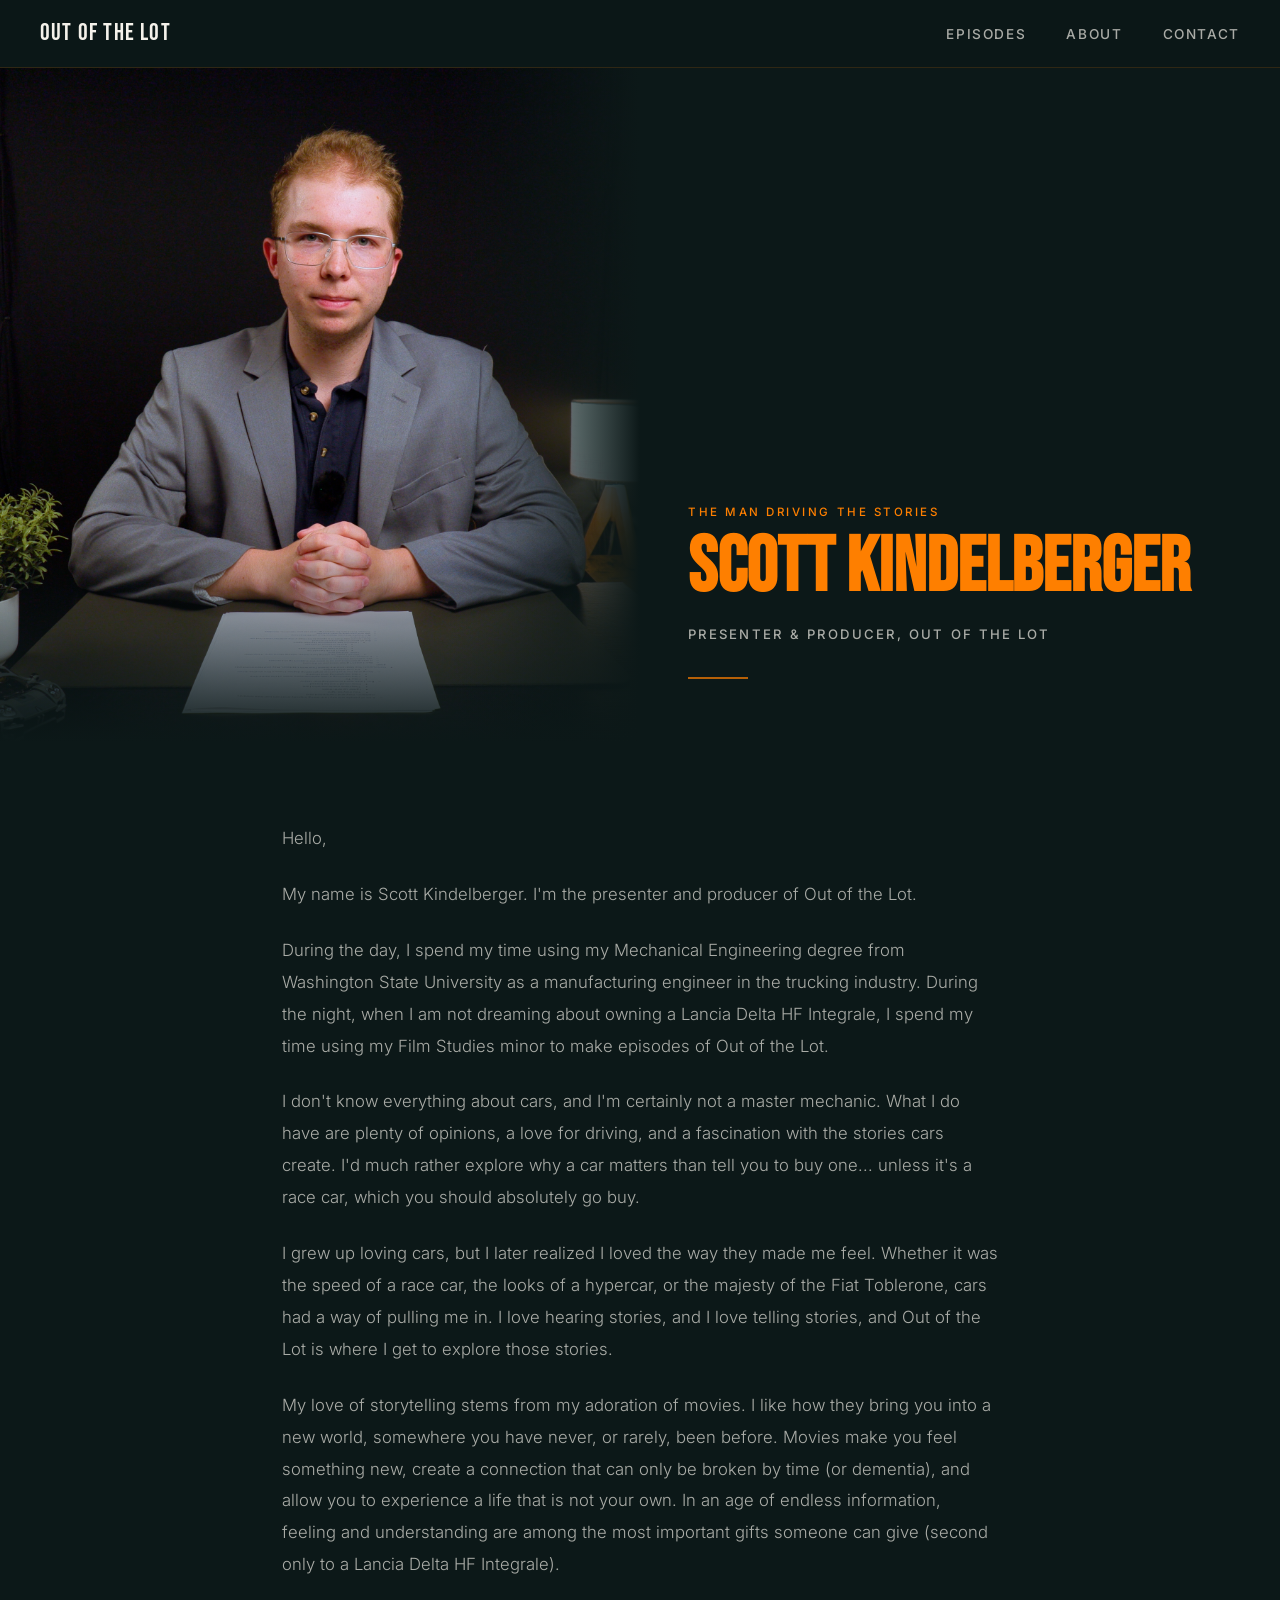
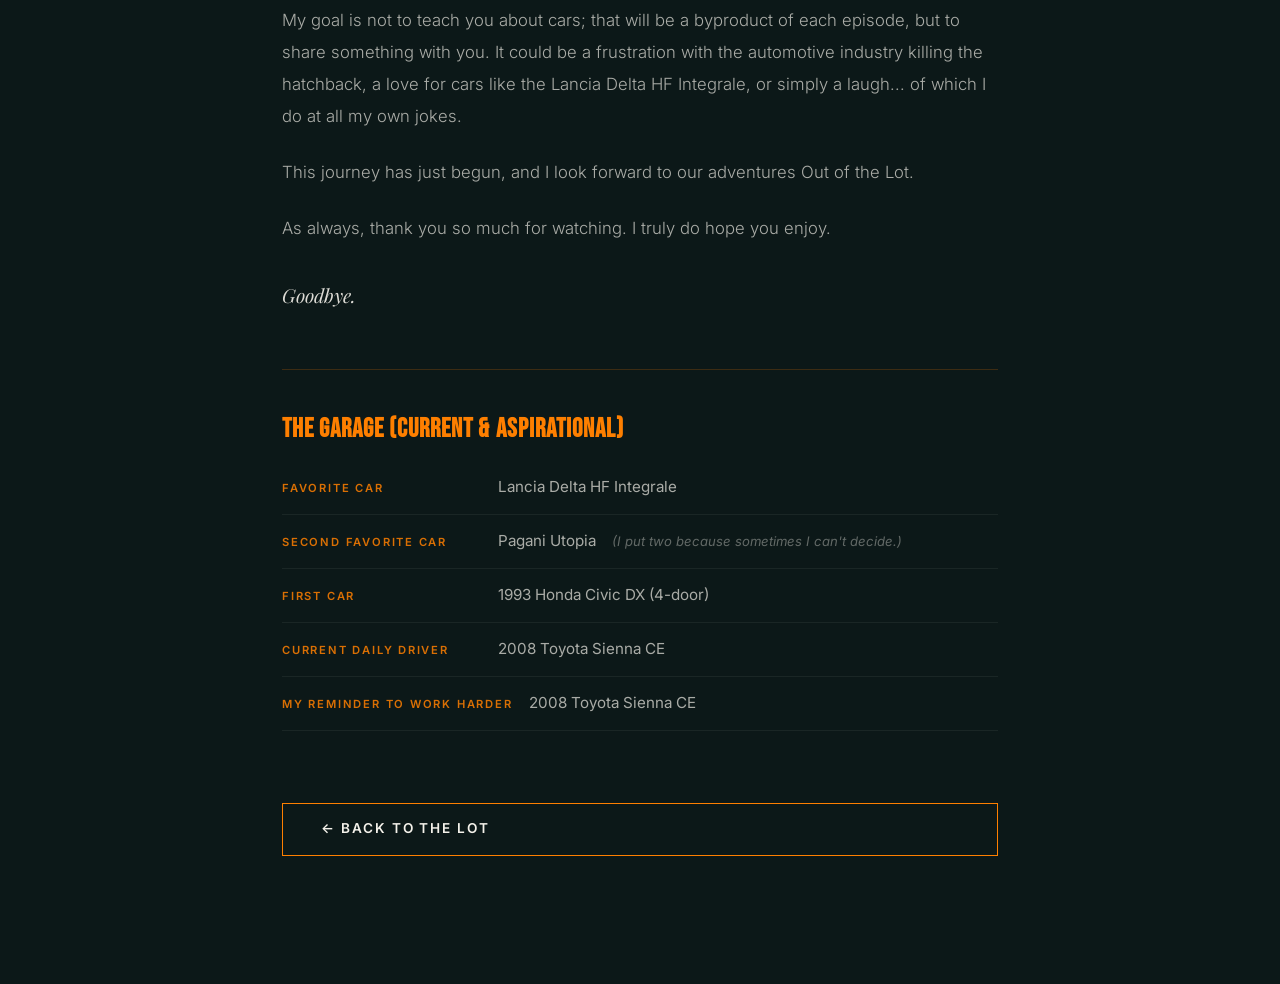
==== commit 8a549fc3: "Website Revert before 2" ====
--- a/about-scott.html
+++ b/about-scott.html
@@ -4,95 +4,80 @@
   <meta charset="UTF-8" />
   <meta name="viewport" content="width=device-width, initial-scale=1.0" />
   <title>About Scott — Out of the Lot</title>
-  <meta name="description" content="Meet Scott — the person behind Out of the Lot." />
+  <meta name="description" content="Scott Kindelberger — presenter and producer of Out of the Lot." />
   <link rel="preconnect" href="https://fonts.googleapis.com" />
   <link rel="preconnect" href="https://fonts.gstatic.com" crossorigin />
   <link href="https://fonts.googleapis.com/css2?family=Bebas+Neue&family=Inter:wght@300;400;500;600&family=Playfair+Display:ital,wght@0,700;1,400&display=swap" rel="stylesheet" />
   <link rel="stylesheet" href="css/style.css" />
+  <link rel="stylesheet" href="css/scott.css" />
 </head>
-<body>
+<body class="scott-page">
 
   <!-- NAV -->
-  <nav class="navbar" id="navbar">
-    <a href="index.html" class="nav-brand">Out of the Lot</a>
+  <nav class="navbar scrolled" id="navbar">
+    <div class="nav-left">
+      <a href="index.html" class="nav-brand">Out of the Lot</a>
+    </div>
     <ul class="nav-links">
-      <li><a href="episodes.html">Episodes</a></li>
-      <li><a href="about-show.html">About Show</a></li>
-      <li><a href="about-scott.html">About Scott</a></li>
-      <li><a href="contact.html">Contact</a></li>
+      <li><a href="index.html#episodes">Episodes</a></li>
+      <li><a href="index.html#about-show">About</a></li>
+      <li><a href="index.html#contact">Contact</a></li>
     </ul>
     <button class="nav-toggle" aria-label="Toggle menu">&#9776;</button>
   </nav>
 
-  <!-- PAGE HERO -->
-  <section class="page-hero">
-    <p class="page-hero-eyebrow">About</p>
-    <h1 class="page-hero-title">Scott</h1>
-    <p class="page-hero-sub">The person behind the camera, the wrench, and the show.</p>
-  </section>
+  <!-- SCOTT FULL BIO -->
+  <main class="scott-main">
 
-  <!-- BIO -->
-  <section class="page-about-section page-about-section--alt">
-    <div class="page-about-layout">
-      <div class="about-image-slot">
-        <div class="image-placeholder image-placeholder--scott">
-          <!-- REPLACE WITH: <img src="assets/scott.jpg" alt="Scott" style="width:100%; height:100%; object-fit:cover;" /> -->
-          <p style="color: var(--cream); opacity:.5; font-size:.9rem; text-align:center; padding:2rem;">Add a photo of Scott here</p>
-        </div>
+    <div class="scott-hero">
+      <div class="scott-hero-img">
+        <img src="assets/scott.jpg" alt="Scott Kindelberger" />
       </div>
-      <div class="page-about-body">
-        <!-- REPLACE THE PARAGRAPHS BELOW WITH SCOTT'S FULL BIO -->
-        <p>
-          This is where Scott introduces himself. His story. His obsession with cars. Why he started this. Probably something self-deprecating that makes people immediately like him.
-        </p>
-        <p>
-          This is filler text for now — replace it with the real story. Talk about how the car obsession started, the first car, the first wrench turned in anger, and how it all led here.
-        </p>
-        <p>
-          Another placeholder paragraph. This is a good spot to talk about the engineering degree, Wazzu Racing, the film studies minor, and how all of it collided into Out of the Lot.
-        </p>
-        <p>
-          One more placeholder paragraph to close things out — talk about what's next, what you're driving right now, and what you're hoping people take away from the show.
-        </p>
+      <div class="scott-hero-text">
+        <p class="section-eyebrow">The Man Driving the Stories</p>
+        <h1 class="scott-name">Scott Kindelberger</h1>
+        <p class="scott-subtitle">Presenter &amp; Producer, Out of the Lot</p>
+        <div class="scott-divider"></div>
       </div>
     </div>
-  </section>
 
-  <!-- BACK HOME -->
-  <div class="back-home">
-    <a href="index.html" class="back-home-btn">Back to Home</a>
-  </div>
+    <article class="scott-bio">
 
-  <!-- FOOTER -->
-  <footer class="footer">
-    <div class="footer-inner">
-      <div class="footer-brand">
-        <span class="footer-logo">Out of the Lot</span>
-        <p class="footer-copy">&copy; <span id="footerYear"></span> Out of the Lot. All rights reserved.<br/>Built on a garage floor, a lot of coffee, and one unforgettable <a href="lancia.html" class="secret-link">Lancia</a>.</p>
+      <p>Hello,</p>
+      <p>My name is Scott Kindelberger. I'm the presenter and producer of Out of the Lot.</p>
+      <p>During the day, I spend my time using my Mechanical Engineering degree from Washington State University as a manufacturing engineer in the trucking industry. During the night, when I am not dreaming about owning a Lancia Delta HF Integrale, I spend my time using my Film Studies minor to make episodes of Out of the Lot.</p>
+      <p>I don't know everything about cars, and I'm certainly not a master mechanic. What I do have are plenty of opinions, a love for driving, and a fascination with the stories cars create. I'd much rather explore why a car matters than tell you to buy one... unless it's a race car, which you should absolutely go buy.</p>
+      <p>I grew up loving cars, but I later realized I loved the way they made me feel. Whether it was the speed of a race car, the looks of a hypercar, or the majesty of the Fiat Toblerone, cars had a way of pulling me in. I love hearing stories, and I love telling stories, and Out of the Lot is where I get to explore those stories.</p>
+      <p>My love of storytelling stems from my adoration of movies. I like how they bring you into a new world, somewhere you have never, or rarely, been before. Movies make you feel something new, create a connection that can only be broken by time (or dementia), and allow you to experience a life that is not your own. In an age of endless information, feeling and understanding are among the most important gifts someone can give (second only to a Lancia Delta HF Integrale).</p>
+      <p>My goal is not to teach you about cars; that will be a byproduct of each episode, but to share something with you. It could be a frustration with the automotive industry killing the hatchback, a love for cars like the Lancia Delta HF Integrale, or simply a laugh... of which I do at all my own jokes.</p>
+      <p>This journey has just begun, and I look forward to our adventures Out of the Lot.</p>
+      <p>As always, thank you so much for watching. I truly do hope you enjoy.</p>
+      <p class="scott-goodbye">Goodbye.</p>
+
+      <div class="scott-cars">
+        <h3 class="scott-cars-title">The Garage (Current &amp; Aspirational)</h3>
+        <ul class="scott-cars-list">
+          <li><span class="car-label">Favorite Car</span> Lancia Delta HF Integrale</li>
+          <li><span class="car-label">Second Favorite Car</span> Pagani Utopia <span class="car-aside">(I put two because sometimes I can't decide.)</span></li>
+          <li><span class="car-label">First Car</span> 1993 Honda Civic DX (4-door)</li>
+          <li><span class="car-label">Current Daily Driver</span> 2008 Toyota Sienna CE</li>
+          <li><span class="car-label">My Reminder to Work Harder</span> 2008 Toyota Sienna CE</li>
+        </ul>
       </div>
-      <nav class="footer-nav">
-        <a href="episodes.html">Episodes</a>
-        <a href="about-show.html">About Show</a>
-        <a href="about-scott.html">About Scott</a>
-        <a href="contact.html">Contact</a>
-      </nav>
-      <div class="footer-social">
-        <a href="https://www.youtube.com/@OutoftheLotMedia" target="_blank" rel="noopener noreferrer" class="social-link">
-          <svg viewBox="0 0 24 24" fill="currentColor" width="22" height="22"><path d="M23.498 6.186a3.016 3.016 0 0 0-2.122-2.136C19.505 3.545 12 3.545 12 3.545s-7.505 0-9.377.505A3.017 3.017 0 0 0 .502 6.186C0 8.07 0 12 0 12s0 3.93.502 5.814a3.016 3.016 0 0 0 2.122 2.136c1.871.505 9.376.505 9.376.505s7.505 0 9.377-.505a3.015 3.015 0 0 0 2.122-2.136C24 15.93 24 12 24 12s0-3.93-.502-5.814zM9.545 15.568V8.432L15.818 12l-6.273 3.568z"/></svg>
-          YouTube
-        </a>
-        <a href="https://www.instagram.com/outofthelotmedia/" target="_blank" rel="noopener noreferrer" class="social-link">
-          <svg viewBox="0 0 24 24" fill="currentColor" width="22" height="22"><path d="M12 2.163c3.204 0 3.584.012 4.85.07 3.252.148 4.771 1.691 4.919 4.919.058 1.265.069 1.645.069 4.849 0 3.205-.012 3.584-.069 4.849-.149 3.225-1.664 4.771-4.919 4.919-1.266.058-1.644.07-4.85.07-3.204 0-3.584-.012-4.849-.07-3.26-.149-4.771-1.699-4.919-4.92-.058-1.265-.07-1.644-.07-4.849 0-3.204.013-3.583.07-4.849.149-3.227 1.664-4.771 4.919-4.919 1.266-.057 1.645-.069 4.849-.069zm0-2.163c-3.259 0-3.667.014-4.947.072-4.358.2-6.78 2.618-6.98 6.98-.059 1.281-.073 1.689-.073 4.948 0 3.259.014 3.668.072 4.948.2 4.358 2.618 6.78 6.98 6.98 1.281.058 1.689.072 4.948.072 3.259 0 3.668-.014 4.948-.072 4.354-.2 6.782-2.618 6.979-6.98.059-1.28.073-1.689.073-4.948 0-3.259-.014-3.667-.072-4.947-.196-4.354-2.617-6.78-6.979-6.98-1.281-.059-1.69-.073-4.949-.073zm0 5.838c-3.403 0-6.162 2.759-6.162 6.162s2.759 6.163 6.162 6.163 6.162-2.759 6.162-6.163c0-3.403-2.759-6.162-6.162-6.162zm0 10.162c-2.209 0-4-1.79-4-4 0-2.209 1.791-4 4-4s4 1.791 4 4c0 2.21-1.791 4-4 4zm6.406-11.845c-.796 0-1.441.645-1.441 1.44s.645 1.44 1.441 1.44c.795 0 1.439-.645 1.439-1.44s-.644-1.44-1.439-1.44z"/></svg>
-          Instagram
-        </a>
-        <a href="mailto:scott@outofthelot.com" class="social-link">
-          <svg viewBox="0 0 24 24" fill="currentColor" width="22" height="22"><path d="M20 4H4c-1.1 0-2 .9-2 2v12c0 1.1.9 2 2 2h16c1.1 0 2-.9 2-2V6c0-1.1-.9-2-2-2zm0 4-8 5-8-5V6l8 5 8-5v2z"/></svg>
-          scott@outofthelot.com
-        </a>
-      </div>
-    </div>
-  </footer>
 
-  <script src="js/main.js"></script>
+      <a href="index.html" class="cta-btn" style="margin-top:3rem; display:inline-block;">
+        &#8592; Back to the Lot
+      </a>
+
+    </article>
+  </main>
+
+  <script>
+    // Mobile nav toggle
+    const navToggle = document.querySelector('.nav-toggle');
+    const navLinks  = document.querySelector('.nav-links');
+    navToggle?.addEventListener('click', () => navLinks.classList.toggle('open'));
+    document.getElementById('footerYear') && (document.getElementById('footerYear').textContent = new Date().getFullYear());
+  </script>
 </body>
 </html>
--- a/css/style.css
+++ b/css/style.css
@@ -3,12 +3,12 @@
    =========================== */
 
 :root {
-  --dark:     #1a2b2a;   /* logo background dark teal-green */
-  --darker:   #111e1d;
-  --orange:   #f47c20;
-  --cream:    #f0ebe0;
-  --cream-dim: rgba(240, 235, 224, 0.7);
-  --cream-faint: rgba(240, 235, 224, 0.15);
+  --dark:       #122121;
+  --darker:     #0c1818;
+  --orange:     #fe7f00;
+  --cream:      #F4F1EA;
+  --cream-dim:  rgba(244, 241, 234, 0.68);
+  --cream-faint:rgba(244, 241, 234, 0.12);
 
   --font-display: 'Bebas Neue', sans-serif;
   --font-body:    'Inter', sans-serif;
@@ -26,7 +26,6 @@
 
 html {
   scroll-behavior: smooth;
-  scroll-snap-type: y mandatory;
 }
 
 body {
@@ -41,9 +40,7 @@
 
 .navbar {
   position: fixed;
-  top: 0;
-  left: 0;
-  right: 0;
+  top: 0; left: 0; right: 0;
   z-index: 100;
   display: flex;
   align-items: center;
@@ -55,10 +52,16 @@
 }
 
 .navbar.scrolled {
-  background: rgba(17, 30, 29, 0.92);
-  backdrop-filter: blur(12px);
-  -webkit-backdrop-filter: blur(12px);
-  border-bottom: 1px solid rgba(244, 124, 32, 0.15);
+  background: rgba(12, 24, 24, 0.94);
+  backdrop-filter: blur(14px);
+  -webkit-backdrop-filter: blur(14px);
+  border-bottom: 1px solid rgba(254, 127, 0, 0.15);
+}
+
+.nav-left {
+  display: flex;
+  align-items: center;
+  gap: 0.8rem;
 }
 
 .nav-brand {
@@ -69,8 +72,14 @@
   text-decoration: none;
   transition: color 0.2s;
 }
-
 .nav-brand:hover { color: var(--orange); }
+
+.nav-road-icon {
+  height: 28px;
+  width: auto;
+  opacity: 0.85;
+  filter: drop-shadow(0 0 4px rgba(254,127,0,0.3));
+}
 
 .nav-links {
   list-style: none;
@@ -92,14 +101,11 @@
 .nav-links a::after {
   content: '';
   position: absolute;
-  bottom: -4px;
-  left: 0;
-  width: 0;
-  height: 1px;
+  bottom: -4px; left: 0;
+  width: 0; height: 1px;
   background: var(--orange);
   transition: width 0.3s ease;
 }
-
 .nav-links a:hover { color: var(--cream); }
 .nav-links a:hover::after { width: 100%; }
 
@@ -120,7 +126,6 @@
   display: flex;
   align-items: center;
   overflow: hidden;
-  scroll-snap-align: start;
 }
 
 .hero-bg-wrap {
@@ -131,9 +136,8 @@
 
 .hero-bg {
   position: absolute;
-  inset: -5%;           /* extra room for the slow zoom */
+  inset: -5%;
   background: url('../assets/hero-road.jpg') center center / cover no-repeat;
-  transform: scale(1);
   animation: slowZoom 20s ease-out forwards;
   will-change: transform;
 }
@@ -148,9 +152,9 @@
   inset: 0;
   background: linear-gradient(
     110deg,
-    rgba(17, 30, 29, 0.88) 0%,
-    rgba(17, 30, 29, 0.60) 55%,
-    rgba(17, 30, 29, 0.20) 100%
+    rgba(12, 24, 24, 0.90) 0%,
+    rgba(12, 24, 24, 0.62) 55%,
+    rgba(12, 24, 24, 0.22) 100%
   );
 }
 
@@ -188,7 +192,9 @@
 
 /* CTA BUTTON */
 .cta-btn {
-  display: inline-block;
+  display: inline-flex;
+  align-items: center;
+  gap: 0.6rem;
   padding: 0.9rem 2.4rem;
   font-family: var(--font-body);
   font-size: 0.85rem;
@@ -202,17 +208,49 @@
   transition: background 0.25s ease, color 0.25s ease, transform 0.2s ease, box-shadow 0.25s ease;
   opacity: 0;
   animation: fadeUp 0.9s 0.8s ease forwards;
+  cursor: pointer;
 }
 
 .cta-btn:hover {
   background: var(--orange);
   color: var(--darker);
   transform: scale(1.045);
-  box-shadow: 0 0 28px rgba(244, 124, 32, 0.35);
-}
+  box-shadow: 0 0 28px rgba(254, 127, 0, 0.35);
+}
+
+.cta-arrow {
+  font-size: 1.1em;
+  transition: transform 0.2s ease;
+}
+.cta-btn:hover .cta-arrow { transform: translateX(4px); }
+
+/* Read More button (no animation delay) */
+.read-more-btn {
+  display: inline-flex;
+  align-items: center;
+  gap: 0.6rem;
+  padding: 0.75rem 2rem;
+  font-family: var(--font-body);
+  font-size: 0.82rem;
+  font-weight: 600;
+  letter-spacing: 0.14em;
+  text-transform: uppercase;
+  text-decoration: none;
+  color: var(--cream);
+  border: 1.5px solid var(--orange);
+  background: transparent;
+  transition: background 0.25s ease, color 0.25s ease, transform 0.2s ease;
+  margin-top: 1.8rem;
+}
+.read-more-btn:hover {
+  background: var(--orange);
+  color: var(--darker);
+  transform: scale(1.035);
+}
+.read-more-btn:hover .cta-arrow { transform: translateX(4px); }
 
 /* SCROLL HINT */
-.scroll-hint {
+.scroll-hint, .scroll-hint--section {
   position: absolute;
   bottom: 2rem;
   left: 50%;
@@ -222,11 +260,15 @@
   align-items: center;
   gap: 0.6rem;
   z-index: 3;
+  opacity: 0;
   animation: fadeUp 1s 1.4s ease forwards;
-  opacity: 0;
-}
-
-.scroll-hint--dark .scroll-label { color: var(--cream-dim); }
+}
+
+.scroll-hint--section {
+  position: absolute;
+  bottom: 1.5rem;
+  animation: fadeUp 0.6s 0.2s ease forwards;
+}
 
 .scroll-label {
   font-size: 0.7rem;
@@ -252,21 +294,20 @@
 
 .episode-section {
   position: relative;
-  height: var(--section-h);
+  min-height: var(--section-h);
   display: flex;
   flex-direction: column;
   align-items: center;
   justify-content: center;
   background: var(--darker);
-  overflow: hidden;
-  scroll-snap-align: start;
+  padding: 6rem 5vw;
 }
 
 .episode-section::before {
   content: '';
   position: absolute;
   inset: 0;
-  background: radial-gradient(ellipse at 50% 60%, rgba(244, 124, 32, 0.06), transparent 70%);
+  background: radial-gradient(ellipse at 50% 60%, rgba(254, 127, 0, 0.05), transparent 70%);
   pointer-events: none;
 }
 
@@ -275,7 +316,7 @@
   max-width: 960px;
   display: flex;
   flex-direction: column;
-  align-items: center;
+  align-items: flex-start;
   gap: 1.2rem;
 }
 
@@ -285,16 +326,14 @@
   text-transform: uppercase;
   color: var(--orange);
   font-weight: 500;
-  align-self: flex-start;
 }
 
 .episode-embed-wrap {
   width: 100%;
   aspect-ratio: 16 / 9;
   background: rgba(0,0,0,0.4);
-  border: 1px solid rgba(244, 124, 32, 0.15);
+  border: 1px solid rgba(254, 127, 0, 0.15);
   overflow: hidden;
-  position: relative;
 }
 
 .episode-embed-wrap iframe {
@@ -304,38 +343,68 @@
   display: block;
 }
 
-.embed-loading {
-  display: flex;
-  flex-direction: column;
-  align-items: center;
-  justify-content: center;
-  height: 100%;
-  gap: 1rem;
-  color: var(--cream-dim);
-  font-size: 0.85rem;
-  letter-spacing: 0.08em;
-}
-
-.loading-road {
-  font-size: 2rem;
-  color: var(--orange);
-  animation: driveRight 1.6s ease-in-out infinite alternate;
-}
-
-@keyframes driveRight {
-  from { transform: translateX(-30px); }
-  to   { transform: translateX(30px); }
-}
-
 .episode-title {
   font-family: var(--font-serif);
   font-style: italic;
-  font-weight: 400;
-  font-size: clamp(1rem, 2.5vw, 1.3rem);
-  color: var(--cream-dim);
-  text-align: left;
-  align-self: flex-start;
-  max-width: 80%;
+  font-weight: 500;
+  font-size: clamp(1.4rem, 3vw, 2rem);
+  color: var(--cream);
+  line-height: 1.15;
+  margin: 0;
+}
+
+.episode-header {
+  display: flex;
+  align-items: center;
+  justify-content: space-between;
+  width: 100%;
+}
+
+.ae-btn {
+  display: inline-flex;
+  align-items: center;
+  gap: 0.6rem;
+  padding: 0.6rem 1.6rem;
+  font-family: var(--font-body);
+  font-size: 0.82rem;
+  font-weight: 600;
+  letter-spacing: 0.14em;
+  text-transform: uppercase;
+  text-decoration: none;
+  color: var(--cream);
+  border: 1.5px solid var(--orange);
+  background: transparent;
+  transition: background 0.25s ease, color 0.25s ease, transform 0.2s ease, box-shadow 0.25s ease;
+  cursor: pointer;
+}
+
+.ae-btn:hover {
+  background: var(--orange);
+  color: var(--darker);
+  transform: scale(1.045);
+  box-shadow: 0 0 28px rgba(254, 127, 0, 0.35);
+}
+
+.ae-arrow {
+  font-size: 1.1em;
+  transition: transform 0.2s ease;
+}
+.ae-btn:hover .ae-arrow { transform: translateX(4px); }
+
+.episode-bottom {
+  display: flex;
+  justify-content: flex-end;
+  align-items: center;
+  width: 100%;
+  margin-top: 0.8rem;
+}
+
+.episode-title {
+  margin: 0;
+}
+
+.all-episodes-btn {
+  margin: 0;
 }
 
 /* ==================== ABOUT SECTIONS ==================== */
@@ -347,7 +416,6 @@
   justify-content: center;
   background: var(--dark);
   padding: 6rem 6vw;
-  scroll-snap-align: start;
 }
 
 .about-section--scott {
@@ -367,13 +435,8 @@
   grid-template-columns: 1.2fr 1fr;
 }
 
-.about-inner--reversed .about-image-slot {
-  order: 2;
-}
-
-.about-inner--reversed .about-text {
-  order: 1;
-}
+.about-inner--reversed .about-image-slot { order: 2; }
+.about-inner--reversed .about-text { order: 1; }
 
 .about-image-slot {
   position: relative;
@@ -382,8 +445,8 @@
 .image-placeholder {
   width: 100%;
   aspect-ratio: 4 / 5;
-  background: rgba(255,255,255,0.04);
-  border: 1px solid rgba(244, 124, 32, 0.2);
+  background: rgba(255,255,255,0.03);
+  border: 1px solid rgba(254, 127, 0, 0.2);
   overflow: hidden;
   display: flex;
   align-items: center;
@@ -398,17 +461,19 @@
 }
 
 .image-placeholder--scott {
-  aspect-ratio: 3 / 4;
-}
-
-/* Decorative accent line beside image */
+  aspect-ratio: 16 / 9;
+}
+
+.image-placeholder--scott img {
+  object-fit: cover;
+  padding: 0;
+}
+
 .about-image-slot::before {
   content: '';
   position: absolute;
-  top: 1.5rem;
-  left: -1rem;
-  width: 3px;
-  height: 60%;
+  top: 1.5rem; left: -1rem;
+  width: 3px; height: 60%;
   background: var(--orange);
   opacity: 0.6;
 }
@@ -420,7 +485,6 @@
   margin-bottom: 1.5rem;
   line-height: 1;
 }
-
 .about-title.orange { color: var(--orange); }
 
 .about-body {
@@ -431,79 +495,134 @@
   max-width: 520px;
 }
 
-/* ==================== FOOTER ==================== */
-
-.footer {
-  background: var(--darker);
-  border-top: 1px solid rgba(244, 124, 32, 0.15);
-  padding: 3.5rem 6vw;
-}
-
-.footer-inner {
+/* ==================== FOOTER SECTION ==================== */
+
+.footer-section {
+  min-height: var(--section-h);
+  display: flex;
+  align-items: center;
+  justify-content: center;
+  background: var(--dark);
+  border-top: 1px solid rgba(254, 127, 0, 0.12);
+  padding: 6rem 6vw;
+  position: relative;
+}
+
+.footer-section::before {
+  content: '';
+  position: absolute;
+  inset: 0;
+  background: radial-gradient(ellipse at 50% 20%, rgba(254, 127, 0, 0.04), transparent 65%);
+  pointer-events: none;
+}
+
+.footer-content {
+  width: 100%;
+  max-width: 1100px;
+  display: flex;
+  flex-direction: column;
+  gap: 4rem;
+  position: relative;
+}
+
+.footer-top {
   display: grid;
-  grid-template-columns: 1fr auto 1fr;
+  grid-template-columns: 1.4fr 1fr 1.2fr;
+  gap: 4rem;
   align-items: start;
-  gap: 3rem;
-  max-width: 1100px;
-  margin: 0 auto;
+}
+
+.footer-brand-row {
+  display: flex;
+  align-items: center;
+  gap: 0.7rem;
+  margin-bottom: 0.4rem;
 }
 
 .footer-logo {
   font-family: var(--font-display);
-  font-size: 1.4rem;
-  color: var(--cream);
-  display: block;
-  margin-bottom: 0.6rem;
+  font-size: 1.8rem;
+  color: var(--cream);
   letter-spacing: 0.04em;
 }
 
+.footer-road-icon {
+  height: 32px;
+  width: auto;
+  opacity: 0.8;
+  filter: drop-shadow(0 0 4px rgba(254,127,0,0.25));
+}
+
+.footer-slogan {
+  font-family: var(--font-serif);
+  font-style: italic;
+  color: var(--orange);
+  font-size: 1rem;
+  margin-bottom: 1rem;
+  opacity: 0.9;
+}
+
 .footer-copy {
-  font-size: 0.78rem;
+  font-size: 0.76rem;
   color: var(--cream-dim);
+  opacity: 0.5;
   line-height: 1.7;
-  opacity: 0.6;
+}
+
+.footer-nav-label {
+  font-size: 0.65rem;
+  letter-spacing: 0.22em;
+  text-transform: uppercase;
+  color: var(--orange);
+  font-weight: 600;
+  margin-bottom: 1rem;
+  opacity: 0.8;
 }
 
 .footer-nav {
   display: flex;
   flex-direction: column;
-  align-items: center;
-  gap: 1rem;
+  gap: 0.75rem;
 }
 
 .footer-nav a {
   color: var(--cream-dim);
   text-decoration: none;
-  font-size: 0.8rem;
-  letter-spacing: 0.14em;
-  text-transform: uppercase;
-  font-weight: 500;
+  font-size: 0.85rem;
   transition: color 0.2s;
 }
-
 .footer-nav a:hover { color: var(--orange); }
 
 .footer-social {
   display: flex;
   flex-direction: column;
-  align-items: flex-end;
-  gap: 0.9rem;
+  gap: 0.85rem;
 }
 
 .social-link {
   display: flex;
   align-items: center;
-  gap: 0.6rem;
+  gap: 0.65rem;
   color: var(--cream-dim);
   text-decoration: none;
-  font-size: 0.82rem;
-  opacity: 0.7;
+  font-size: 0.84rem;
+  opacity: 0.75;
   transition: color 0.2s, opacity 0.2s;
 }
-
-.social-link:hover {
-  color: var(--orange);
-  opacity: 1;
+.social-link:hover { color: var(--orange); opacity: 1; }
+
+.footer-bottom {
+  border-top: 1px solid rgba(244, 241, 234, 0.08);
+  padding-top: 2rem;
+  text-align: center;
+}
+
+.footer-bottom p {
+  font-size: 0.75rem;
+  color: var(--cream-dim);
+  opacity: 0.4;
+  font-style: italic;
+  letter-spacing: 0.05em;
 }
 
 /* ==================== ANIMATIONS ==================== */
@@ -512,19 +631,21 @@
   to { opacity: 1; transform: translateY(0); }
 }
 
-/* Scroll-triggered reveals */
 .reveal {
   opacity: 0;
-  transform: translateY(30px);
+  transform: translateY(28px);
   transition: opacity 0.7s ease, transform 0.7s ease;
 }
-
-.reveal.visible {
-  opacity: 1;
-  transform: translateY(0);
-}
+.reveal.visible { opacity: 1; transform: translateY(0); }
 
 /* ==================== RESPONSIVE ==================== */
+
+@media (max-width: 900px) {
+  .footer-top {
+    grid-template-columns: 1fr 1fr;
+  }
+  .footer-brand { grid-column: 1 / -1; }
+}
 
 @media (max-width: 768px) {
   :root { --nav-h: 58px; }
@@ -540,7 +661,7 @@
     left: 0; right: 0;
     background: var(--darker);
     padding: 1.5rem 2rem;
-    border-bottom: 1px solid rgba(244,124,32,0.15);
+    border-bottom: 1px solid rgba(254,127,0,0.15);
     gap: 1.2rem;
     z-index: 99;
   }
@@ -548,491 +669,23 @@
   .hero-content { padding: 0 1.5rem; padding-top: var(--nav-h); }
   .hero-headline { font-size: clamp(3rem, 12vw, 5rem); }
 
-  .about-inner {
+  .about-inner, .about-inner--reversed {
     grid-template-columns: 1fr;
     gap: 2.5rem;
   }
-
   .about-inner--reversed .about-image-slot { order: 0; }
   .about-inner--reversed .about-text { order: 0; }
 
-  .footer-inner {
+  .footer-top {
     grid-template-columns: 1fr;
-    text-align: center;
+    gap: 2.5rem;
   }
 
-  .footer-social { align-items: center; }
+  .nav-road-icon { height: 20px; }
 }
 
 @media (prefers-reduced-motion: reduce) {
   .hero-bg { animation: none; }
   .scroll-line { animation: none; }
-  .loading-road { animation: none; }
   .reveal { transition: none; opacity: 1; transform: none; }
 }
-
-/* ==================== ABOUT TEASER (home page) ==================== */
-
-.about-cta {
-  display: inline-flex;
-  align-items: center;
-  gap: 0.5rem;
-  margin-top: 1.8rem;
-  padding: 0;
-  background: none;
-  border: none;
-  color: var(--orange);
-  font-family: var(--font-body);
-  font-size: 0.85rem;
-  font-weight: 600;
-  letter-spacing: 0.1em;
-  text-transform: uppercase;
-  text-decoration: none;
-  cursor: pointer;
-  transition: gap 0.25s ease, color 0.2s ease;
-}
-
-.about-cta:hover {
-  gap: 0.9rem;
-  color: var(--cream);
-}
-
-/* ==================== INTERIOR PAGE HEADER ==================== */
-
-.page-hero {
-  min-height: 46vh;
-  display: flex;
-  flex-direction: column;
-  align-items: center;
-  justify-content: center;
-  text-align: center;
-  background: var(--darker);
-  padding: calc(var(--nav-h) + 3rem) 6vw 3rem;
-  position: relative;
-  overflow: hidden;
-}
-
-.page-hero::before {
-  content: '';
-  position: absolute;
-  inset: 0;
-  background: radial-gradient(ellipse at 50% 0%, rgba(244, 124, 32, 0.08), transparent 65%);
-  pointer-events: none;
-}
-
-.page-hero-eyebrow {
-  font-size: 0.75rem;
-  font-weight: 500;
-  letter-spacing: 0.22em;
-  text-transform: uppercase;
-  color: var(--orange);
-  margin-bottom: 1rem;
-  position: relative;
-}
-
-.page-hero-title {
-  font-family: var(--font-display);
-  font-size: clamp(2.6rem, 7vw, 5rem);
-  letter-spacing: 0.03em;
-  line-height: 1;
-  color: var(--cream);
-  position: relative;
-  max-width: 900px;
-}
-
-.page-hero-sub {
-  margin-top: 1.2rem;
-  color: var(--cream-dim);
-  font-weight: 300;
-  max-width: 560px;
-  position: relative;
-}
-
-/* ==================== INTERIOR ABOUT PAGES ==================== */
-
-.page-about-section {
-  background: var(--dark);
-  padding: 5rem 6vw;
-}
-
-.page-about-section--alt { background: var(--darker); }
-
-.page-about-body {
-  max-width: 760px;
-  margin: 0 auto;
-}
-
-.page-about-body p {
-  font-size: 1rem;
-  line-height: 1.9;
-  color: var(--cream-dim);
-  font-weight: 300;
-  margin-bottom: 1.4rem;
-}
-
-.page-about-layout {
-  display: grid;
-  grid-template-columns: 1fr 1.2fr;
-  gap: 4rem;
-  align-items: start;
-  max-width: 1100px;
-  margin: 0 auto;
-}
-
-.page-about-layout .about-image-slot { position: sticky; top: calc(var(--nav-h) + 2rem); }
-
-/* ==================== TIMELINE / IMPORTANT DATES ==================== */
-
-.timeline-section {
-  background: var(--darker);
-  padding: 5rem 6vw 6rem;
-  border-top: 1px solid rgba(244, 124, 32, 0.15);
-}
-
-.timeline-inner {
-  max-width: 820px;
-  margin: 0 auto;
-}
-
-.timeline-heading {
-  font-family: var(--font-display);
-  font-size: clamp(2rem, 4.5vw, 3rem);
-  color: var(--orange);
-  letter-spacing: 0.03em;
-  margin-bottom: 0.6rem;
-}
-
-.timeline-subheading {
-  color: var(--cream-dim);
-  font-weight: 300;
-  margin-bottom: 3rem;
-  max-width: 520px;
-}
-
-.timeline-list {
-  position: relative;
-  padding-left: 2rem;
-  border-left: 1px solid rgba(244, 124, 32, 0.25);
-}
-
-.timeline-item {
-  position: relative;
-  padding-bottom: 2.4rem;
-}
-
-.timeline-item:last-child { padding-bottom: 0; }
-
-.timeline-item::before {
-  content: '';
-  position: absolute;
-  left: -2.4rem;
-  top: 0.35rem;
-  width: 9px;
-  height: 9px;
-  border-radius: 50%;
-  background: var(--orange);
-  box-shadow: 0 0 0 4px rgba(244, 124, 32, 0.12);
-}
-
-.timeline-date {
-  font-size: 0.75rem;
-  letter-spacing: 0.12em;
-  text-transform: uppercase;
-  color: var(--orange);
-  font-weight: 600;
-  margin-bottom: 0.35rem;
-}
-
-.timeline-event {
-  color: var(--cream);
-  font-weight: 300;
-  font-size: 0.98rem;
-  line-height: 1.7;
-  max-width: 560px;
-}
-
-/* ==================== BACK HOME BUTTON ==================== */
-
-.back-home {
-  display: flex;
-  justify-content: center;
-  padding: 3.5rem 6vw;
-  background: var(--dark);
-}
-
-.back-home-btn {
-  display: inline-block;
-  padding: 0.85rem 2.2rem;
-  font-family: var(--font-body);
-  font-size: 0.8rem;
-  font-weight: 600;
-  letter-spacing: 0.14em;
-  text-transform: uppercase;
-  text-decoration: none;
-  color: var(--cream);
-  border: 1.5px solid var(--orange);
-  background: transparent;
-  transition: background 0.25s ease, color 0.25s ease, transform 0.2s ease;
-}
-
-.back-home-btn:hover {
-  background: var(--orange);
-  color: var(--darker);
-  transform: scale(1.04);
-}
-
-/* ==================== SECRET LINKS ==================== */
-
-.secret-link {
-  color: inherit;
-  text-decoration: none;
-  border-bottom: 1px solid transparent;
-  transition: border-color 0.3s ease, opacity 0.3s ease;
-  cursor: pointer;
-}
-
-.secret-link:hover {
-  border-color: currentColor;
-  opacity: 0.85;
-}
-
-/* ==================== CONTACT PAGE ==================== */
-
-.contact-section {
-  background: var(--dark);
-  padding: 4rem 6vw 5rem;
-}
-
-.contact-grid {
-  max-width: 1000px;
-  margin: 0 auto;
-  display: grid;
-  grid-template-columns: repeat(auto-fit, minmax(260px, 1fr));
-  gap: 1.5px;
-  background: rgba(244, 124, 32, 0.15);
-  border: 1px solid rgba(244, 124, 32, 0.15);
-}
-
-.contact-card {
-  background: var(--dark);
-  padding: 2.4rem 2rem;
-  display: flex;
-  flex-direction: column;
-  gap: 0.9rem;
-}
-
-.contact-card-label {
-  font-size: 0.7rem;
-  letter-spacing: 0.18em;
-  text-transform: uppercase;
-  color: var(--orange);
-  font-weight: 600;
-}
-
-.contact-card-title {
-  font-family: var(--font-serif);
-  font-size: 1.3rem;
-  color: var(--cream);
-}
-
-.contact-card-desc {
-  color: var(--cream-dim);
-  font-weight: 300;
-  font-size: 0.9rem;
-  line-height: 1.6;
-  flex-grow: 1;
-}
-
-.contact-card-email {
-  color: var(--cream);
-  text-decoration: none;
-  font-size: 0.85rem;
-  letter-spacing: 0.04em;
-  border-bottom: 1px solid rgba(244, 124, 32, 0.4);
-  align-self: flex-start;
-  padding-bottom: 2px;
-  transition: color 0.2s, border-color 0.2s;
-}
-
-.contact-card-email:hover {
-  color: var(--orange);
-  border-color: var(--orange);
-}
-
-.contact-social-row {
-  max-width: 1000px;
-  margin: 3.5rem auto 0;
-  display: flex;
-  gap: 2.5rem;
-  justify-content: center;
-  flex-wrap: wrap;
-}
-
-/* ==================== EPISODES PAGE ==================== */
-
-.playlist-section {
-  min-height: var(--section-h);
-  display: flex;
-  align-items: center;
-  background: var(--dark);
-  padding: 5rem 6vw;
-}
-
-.playlist-section:nth-child(even) { background: var(--darker); }
-
-.playlist-inner {
-  max-width: 1100px;
-  margin: 0 auto;
-  width: 100%;
-  display: grid;
-  grid-template-columns: 1fr auto;
-  gap: 3rem;
-  align-items: center;
-}
-
-.playlist-media {
-  aspect-ratio: 16 / 9;
-  background: rgba(0,0,0,0.4);
-  border: 1px solid rgba(244, 124, 32, 0.15);
-  overflow: hidden;
-}
-
-.playlist-media iframe {
-  width: 100%;
-  height: 100%;
-  border: none;
-  display: block;
-}
-
-.playlist-side {
-  display: flex;
-  flex-direction: column;
-  align-items: flex-start;
-  gap: 1.2rem;
-  max-width: 220px;
-}
-
-.playlist-eyebrow {
-  font-size: 0.7rem;
-  letter-spacing: 0.2em;
-  text-transform: uppercase;
-  color: var(--orange);
-  font-weight: 500;
-}
-
-.playlist-title {
-  font-family: var(--font-display);
-  font-size: clamp(1.6rem, 3vw, 2.2rem);
-  color: var(--cream);
-  letter-spacing: 0.02em;
-  line-height: 1.05;
-}
-
-.playlist-desc {
-  color: var(--cream-dim);
-  font-weight: 300;
-  font-size: 0.88rem;
-  line-height: 1.7;
-}
-
-.playlist-btn {
-  display: inline-block;
-  padding: 0.75rem 1.6rem;
-  font-family: var(--font-body);
-  font-size: 0.75rem;
-  font-weight: 600;
-  letter-spacing: 0.12em;
-  text-transform: uppercase;
-  text-decoration: none;
-  color: var(--cream);
-  border: 1.5px solid var(--orange);
-  background: transparent;
-  transition: background 0.25s ease, color 0.25s ease, transform 0.2s ease;
-  white-space: nowrap;
-}
-
-.playlist-btn:hover {
-  background: var(--orange);
-  color: var(--darker);
-  transform: scale(1.045);
-}
-
-/* ==================== LANCIA PAGE ==================== */
-
-.lancia-section {
-  background: var(--dark);
-  padding: 5rem 6vw 3rem;
-}
-
-.lancia-figure {
-  max-width: 900px;
-  margin: 0 auto 3rem;
-}
-
-.lancia-figure img {
-  width: 100%;
-  height: auto;
-  display: block;
-  border: 1px solid rgba(244, 124, 32, 0.2);
-}
-
-.lancia-caption {
-  margin-top: 0.9rem;
-  font-size: 0.82rem;
-  color: var(--cream-dim);
-  font-style: italic;
-  text-align: center;
-  opacity: 0.8;
-}
-
-/* ==================== POEM PAGE ==================== */
-
-.poem-section {
-  background: var(--darker);
-  padding: 5rem 6vw 6rem;
-}
-
-.poem-wrap {
-  max-width: 900px;
-  margin: 0 auto;
-}
-
-.poem-columns {
-  display: grid;
-  grid-template-columns: 1fr 1fr;
-  gap: 3rem 3.5rem;
-}
-
-.poem-stanza {
-  margin-bottom: 1.9rem;
-  color: var(--cream);
-  font-family: var(--font-serif);
-  font-weight: 400;
-  font-size: 1.05rem;
-  line-height: 1.75;
-  text-align: center;
-}
-
-.poem-signature {
-  grid-column: 1 / -1;
-  text-align: center;
-  margin-top: 1.5rem;
-  font-family: var(--font-serif);
-  font-style: italic;
-  color: var(--orange);
-  font-size: 1.1rem;
-}
-
-/* ==================== RESPONSIVE (interior pages) ==================== */
-
-@media (max-width: 900px) {
-  .page-about-layout { grid-template-columns: 1fr; }
-  .page-about-layout .about-image-slot { position: static; }
-  .playlist-inner { grid-template-columns: 1fr; }
-  .playlist-side { max-width: 100%; flex-direction: row; flex-wrap: wrap; align-items: center; }
-  .poem-columns { grid-template-columns: 1fr; }
-}
-
-@media (max-width: 640px) {
-  .contact-grid { grid-template-columns: 1fr; }
-}
--- a/css/scott.css
+++ b/css/scott.css
@@ -0,0 +1,174 @@
+/* ===========================
+   ABOUT SCOTT PAGE
+   =========================== */
+
+.scott-page {
+  background: var(--darker);
+}
+
+.scott-main {
+  padding-top: var(--nav-h);
+  min-height: 100vh;
+}
+
+.scott-hero {
+  display: grid;
+  grid-template-columns: 1fr 1fr;
+  min-height: 75vh;
+  align-items: end;
+}
+
+.scott-hero-img {
+  height: 75vh;
+  overflow: hidden;
+  position: relative;
+}
+
+.scott-hero-img img {
+  width: 100%;
+  height: 100%;
+  object-fit: cover;
+  object-position: center top;
+  display: block;
+}
+
+.scott-hero-img::after {
+  content: '';
+  position: absolute;
+  inset: 0;
+  background: linear-gradient(to right, transparent 70%, var(--darker) 100%),
+              linear-gradient(to top, var(--darker) 0%, transparent 30%);
+}
+
+.scott-hero-text {
+  padding: 4rem 5rem 4rem 3rem;
+  display: flex;
+  flex-direction: column;
+  justify-content: flex-end;
+}
+
+.scott-name {
+  font-family: var(--font-display);
+  font-size: clamp(3rem, 6vw, 5.5rem);
+  color: var(--orange);
+  line-height: 1;
+  margin: 0.5rem 0;
+}
+
+.scott-subtitle {
+  font-size: 0.82rem;
+  letter-spacing: 0.16em;
+  text-transform: uppercase;
+  color: var(--cream-dim);
+  font-weight: 500;
+  margin-top: 0.6rem;
+}
+
+.scott-divider {
+  width: 60px;
+  height: 2px;
+  background: var(--orange);
+  margin-top: 2rem;
+  opacity: 0.7;
+}
+
+/* BIO ARTICLE */
+.scott-bio {
+  max-width: 780px;
+  margin: 0 auto;
+  padding: 5rem 2rem 8rem;
+  display: flex;
+  flex-direction: column;
+  gap: 1.5rem;
+}
+
+.scott-bio p {
+  font-size: 1.05rem;
+  line-height: 1.9;
+  color: var(--cream-dim);
+  font-weight: 300;
+}
+
+.scott-goodbye {
+  font-family: var(--font-serif);
+  font-style: italic;
+  font-size: 1.2rem !important;
+  color: var(--cream) !important;
+  opacity: 0.9;
+  margin-top: 0.5rem;
+}
+
+/* CAR SPECS */
+.scott-cars {
+  margin-top: 2rem;
+  border-top: 1px solid rgba(254, 127, 0, 0.2);
+  padding-top: 2.5rem;
+}
+
+.scott-cars-title {
+  font-family: var(--font-display);
+  font-size: 1.6rem;
+  color: var(--orange);
+  letter-spacing: 0.04em;
+  margin-bottom: 1.5rem;
+}
+
+.scott-cars-list {
+  list-style: none;
+  display: flex;
+  flex-direction: column;
+  gap: 0.9rem;
+}
+
+.scott-cars-list li {
+  font-size: 0.95rem;
+  color: var(--cream-dim);
+  display: flex;
+  align-items: baseline;
+  gap: 1rem;
+  border-bottom: 1px solid rgba(244, 241, 234, 0.06);
+  padding-bottom: 0.9rem;
+}
+
+.car-label {
+  font-size: 0.7rem;
+  letter-spacing: 0.16em;
+  text-transform: uppercase;
+  color: var(--orange);
+  font-weight: 600;
+  min-width: 200px;
+  opacity: 0.85;
+}
+
+.car-aside {
+  font-size: 0.82rem;
+  font-style: italic;
+  opacity: 0.55;
+}
+
+/* Scott page CTA — override animation opacity */
+.scott-bio .cta-btn {
+  opacity: 1;
+  animation: none;
+}
+
+@media (max-width: 768px) {
+  .scott-hero {
+    grid-template-columns: 1fr;
+  }
+  .scott-hero-img {
+    height: 50vw;
+    min-height: 260px;
+  }
+  .scott-hero-img::after {
+    background: linear-gradient(to top, var(--darker) 0%, transparent 40%);
+  }
+  .scott-hero-text {
+    padding: 2rem 1.5rem;
+  }
+  .scott-bio {
+    padding: 3rem 1.5rem 5rem;
+  }
+  .car-label { min-width: 140px; }
+  .scott-cars-list li { flex-direction: column; gap: 0.2rem; }
+}
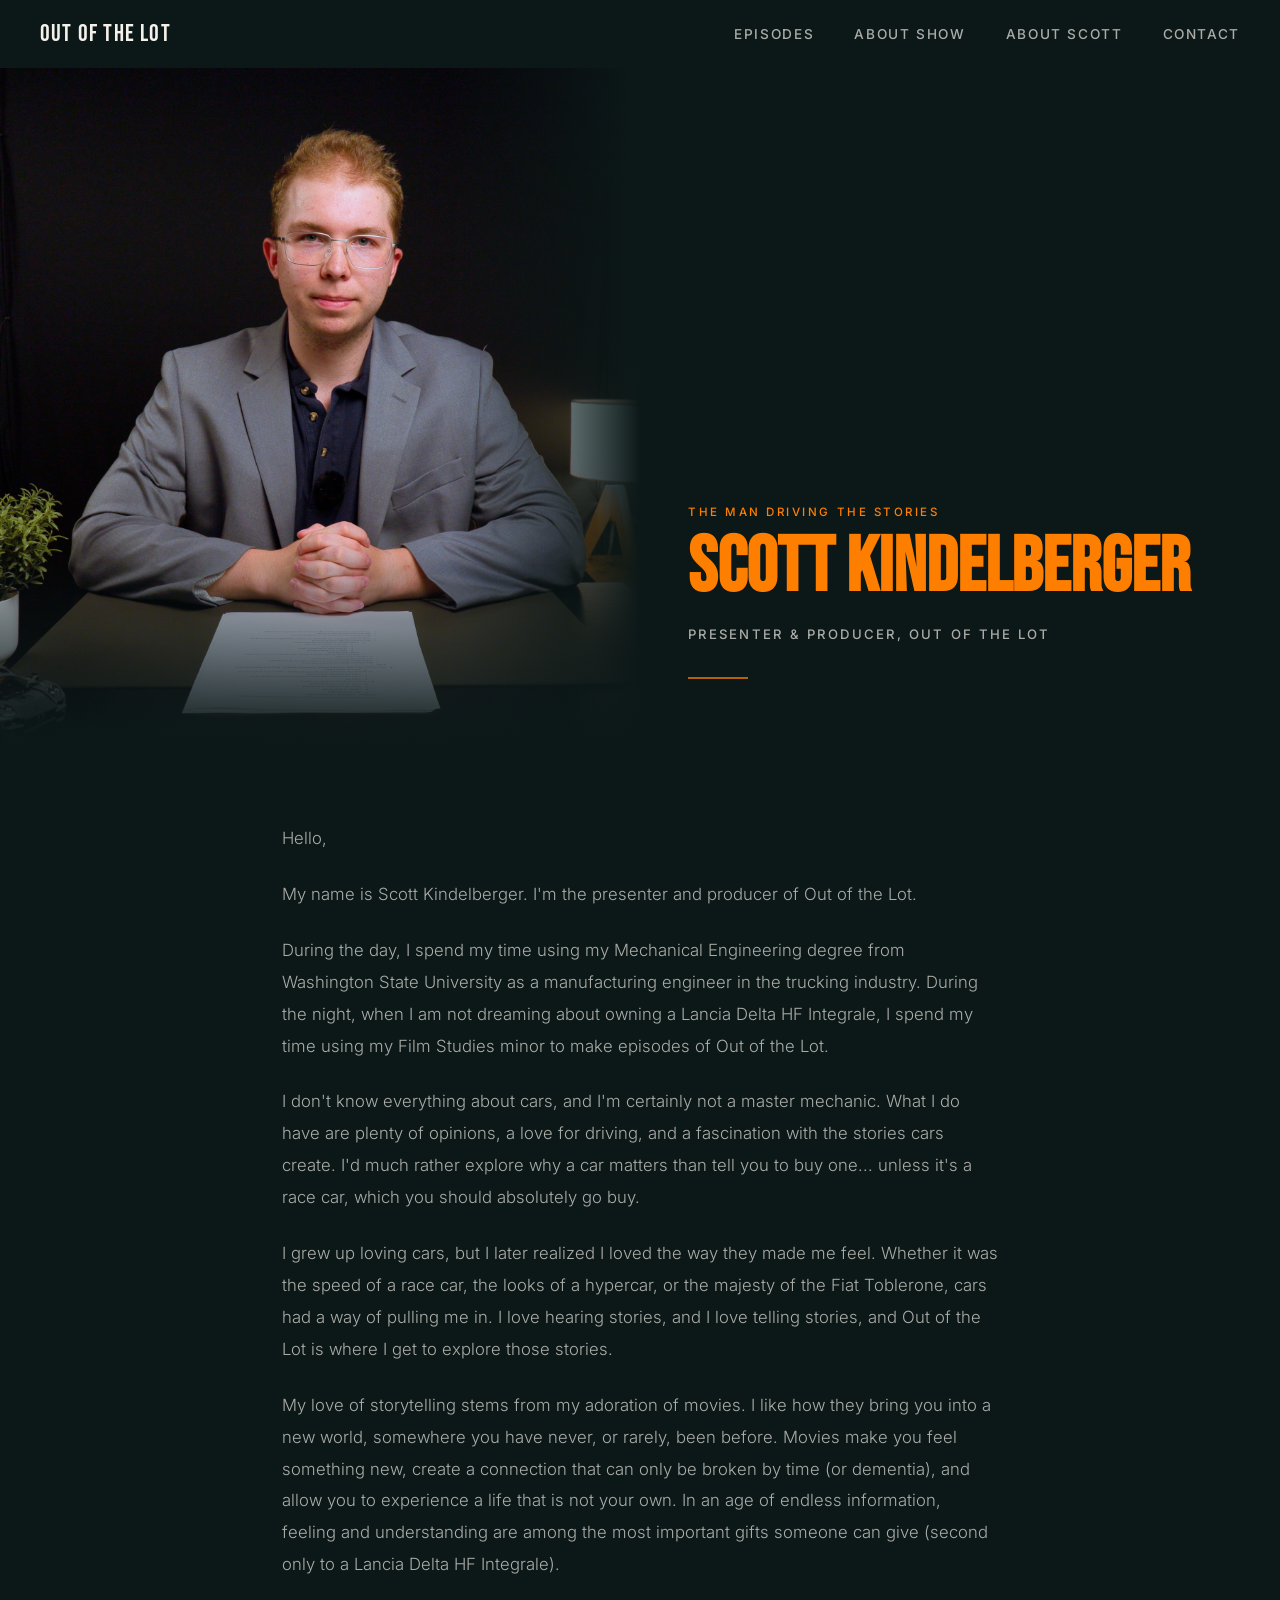
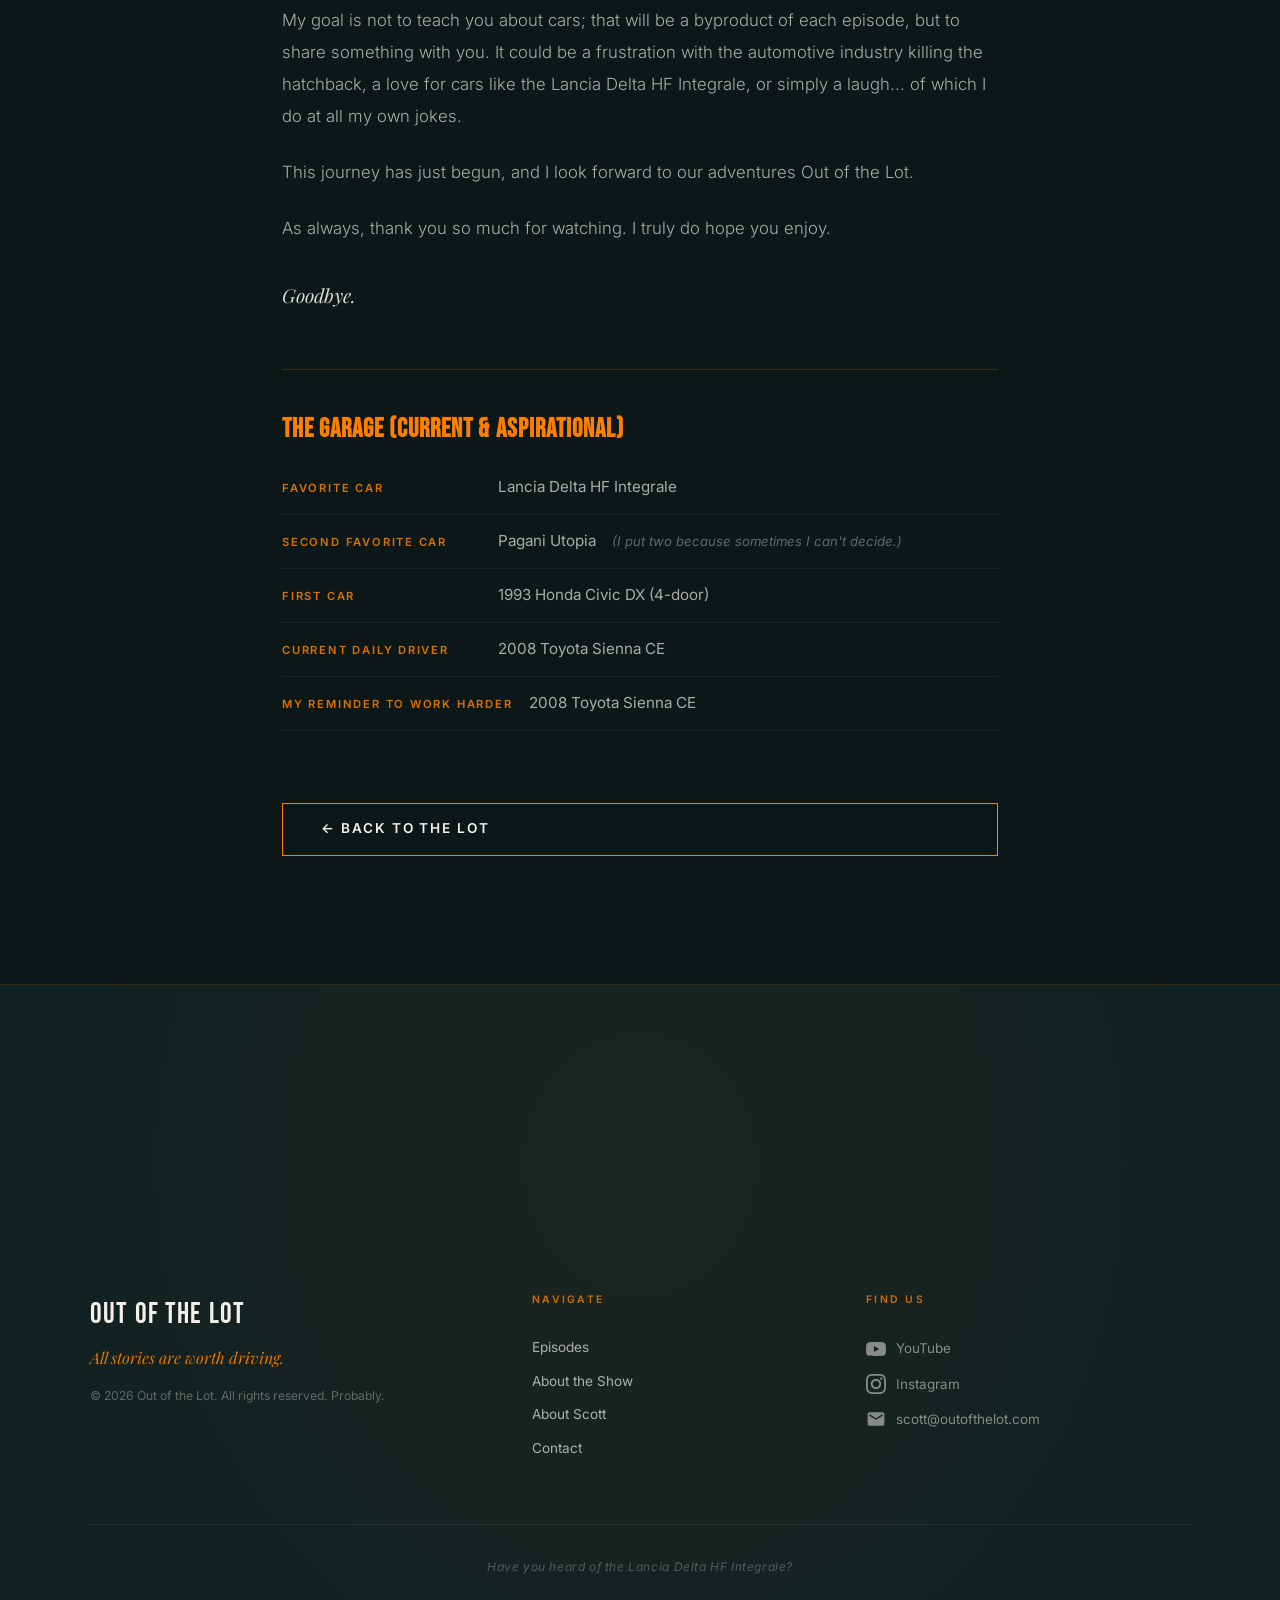
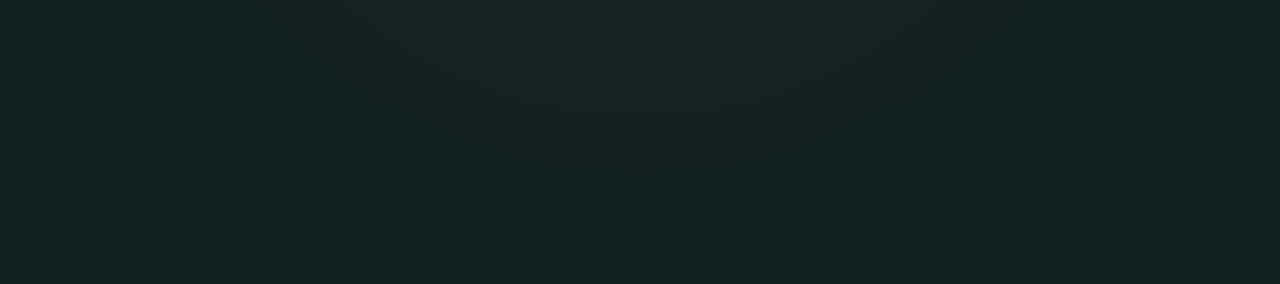
==== commit 543af5e6: "09/06/2026 Updates added memoir and lancia text and more." ====
--- a/about-scott.html
+++ b/about-scott.html
@@ -8,10 +8,15 @@
   <link rel="preconnect" href="https://fonts.googleapis.com" />
   <link rel="preconnect" href="https://fonts.gstatic.com" crossorigin />
   <link href="https://fonts.googleapis.com/css2?family=Bebas+Neue&family=Inter:wght@300;400;500;600&family=Playfair+Display:ital,wght@0,700;1,400&display=swap" rel="stylesheet" />
+  <link rel="icon" type="image/png" href="assets/favicon-32.png" sizes="32x32" />
+  <link rel="icon" type="image/png" href="assets/favicon-192.png" sizes="192x192" />
+  <link rel="icon" type="image/png" href="assets/favicon-512.png" sizes="512x512" />
+  <link rel="apple-touch-icon" href="assets/apple-touch-icon.png" />
+  <link rel="shortcut icon" href="assets/favicon.ico" />
   <link rel="stylesheet" href="css/style.css" />
-  <link rel="stylesheet" href="css/scott.css" />
+  <link rel="stylesheet" href="css/article.css" />
 </head>
-<body class="scott-page">
+<body class="article-page">
 
   <!-- NAV -->
   <nav class="navbar scrolled" id="navbar">
@@ -19,29 +24,30 @@
       <a href="index.html" class="nav-brand">Out of the Lot</a>
     </div>
     <ul class="nav-links">
-      <li><a href="index.html#episodes">Episodes</a></li>
-      <li><a href="index.html#about-show">About</a></li>
-      <li><a href="index.html#contact">Contact</a></li>
+      <li><a href="episodes.html">Episodes</a></li>
+      <li><a href="about-show.html">About Show</a></li>
+      <li><a href="about-scott.html">About Scott</a></li>
+      <li><a href="contact.html">Contact</a></li>
     </ul>
     <button class="nav-toggle" aria-label="Toggle menu">&#9776;</button>
   </nav>
 
   <!-- SCOTT FULL BIO -->
-  <main class="scott-main">
+  <main class="article-main">
 
-    <div class="scott-hero">
-      <div class="scott-hero-img">
+    <div class="article-hero">
+      <div class="article-hero-img">
         <img src="assets/scott.jpg" alt="Scott Kindelberger" />
       </div>
-      <div class="scott-hero-text">
+      <div class="article-hero-text">
         <p class="section-eyebrow">The Man Driving the Stories</p>
-        <h1 class="scott-name">Scott Kindelberger</h1>
-        <p class="scott-subtitle">Presenter &amp; Producer, Out of the Lot</p>
-        <div class="scott-divider"></div>
+        <h1 class="article-name">Scott Kindelberger</h1>
+        <p class="article-subtitle">Presenter &amp; Producer, Out of the Lot</p>
+        <div class="article-divider"></div>
       </div>
     </div>
 
-    <article class="scott-bio">
+    <article class="article-body">
 
       <p>Hello,</p>
       <p>My name is Scott Kindelberger. I'm the presenter and producer of Out of the Lot.</p>
@@ -52,16 +58,16 @@
       <p>My goal is not to teach you about cars; that will be a byproduct of each episode, but to share something with you. It could be a frustration with the automotive industry killing the hatchback, a love for cars like the Lancia Delta HF Integrale, or simply a laugh... of which I do at all my own jokes.</p>
       <p>This journey has just begun, and I look forward to our adventures Out of the Lot.</p>
       <p>As always, thank you so much for watching. I truly do hope you enjoy.</p>
-      <p class="scott-goodbye">Goodbye.</p>
+      <p class="article-signoff">Goodbye.</p>
 
-      <div class="scott-cars">
-        <h3 class="scott-cars-title">The Garage (Current &amp; Aspirational)</h3>
-        <ul class="scott-cars-list">
-          <li><span class="car-label">Favorite Car</span> Lancia Delta HF Integrale</li>
-          <li><span class="car-label">Second Favorite Car</span> Pagani Utopia <span class="car-aside">(I put two because sometimes I can't decide.)</span></li>
-          <li><span class="car-label">First Car</span> 1993 Honda Civic DX (4-door)</li>
-          <li><span class="car-label">Current Daily Driver</span> 2008 Toyota Sienna CE</li>
-          <li><span class="car-label">My Reminder to Work Harder</span> 2008 Toyota Sienna CE</li>
+      <div class="article-extra">
+        <h3 class="article-extra-title">The Garage (Current &amp; Aspirational)</h3>
+        <ul class="article-list">
+          <li><span class="item-label">Favorite Car</span> Lancia Delta HF Integrale</li>
+          <li><span class="item-label">Second Favorite Car</span> Pagani Utopia <span class="item-aside">(I put two because sometimes I can't decide.)</span></li>
+          <li><span class="item-label">First Car</span> 1993 Honda Civic DX (4-door)</li>
+          <li><span class="item-label">Current Daily Driver</span> 2008 Toyota Sienna CE</li>
+          <li><span class="item-label">My Reminder to Work Harder</span> 2008 Toyota Sienna CE</li>
         </ul>
       </div>
 
@@ -72,12 +78,51 @@
     </article>
   </main>
 
-  <script>
-    // Mobile nav toggle
-    const navToggle = document.querySelector('.nav-toggle');
-    const navLinks  = document.querySelector('.nav-links');
-    navToggle?.addEventListener('click', () => navLinks.classList.toggle('open'));
-    document.getElementById('footerYear') && (document.getElementById('footerYear').textContent = new Date().getFullYear());
-  </script>
+  <!-- FOOTER -->
+  <footer class="footer-section" id="site-footer">
+    <div class="footer-content">
+
+      <div class="footer-top">
+        <div class="footer-brand">
+          <div class="footer-brand-row">
+            <span class="footer-logo">Out of the Lot</span>
+          </div>
+          <p class="footer-slogan">All stories are worth driving.</p>
+          <p class="footer-copy">&copy; <span id="footerYear"></span> Out of the Lot. All rights reserved. Probably.</p>
+        </div>
+
+        <nav class="footer-nav">
+          <p class="footer-nav-label">Navigate</p>
+          <a href="episodes.html">Episodes</a>
+          <a href="about-show.html">About the Show</a>
+          <a href="about-scott.html">About Scott</a>
+          <a href="contact.html">Contact</a>
+        </nav>
+
+        <div class="footer-social">
+          <p class="footer-nav-label">Find Us</p>
+          <a href="https://www.youtube.com/@OutoftheLotMedia" target="_blank" rel="noopener noreferrer" class="social-link">
+            <svg viewBox="0 0 24 24" fill="currentColor" width="20" height="20"><path d="M23.498 6.186a3.016 3.016 0 0 0-2.122-2.136C19.505 3.545 12 3.545 12 3.545s-7.505 0-9.377.505A3.017 3.017 0 0 0 .502 6.186C0 8.07 0 12 0 12s0 3.93.502 5.814a3.016 3.016 0 0 0 2.122 2.136c1.871.505 9.376.505 9.376.505s7.505 0 9.377-.505a3.015 3.015 0 0 0 2.122-2.136C24 15.93 24 12 24 12s0-3.93-.502-5.814zM9.545 15.568V8.432L15.818 12l-6.273 3.568z"/></svg>
+            YouTube
+          </a>
+          <a href="https://www.instagram.com/outofthelotmedia/" target="_blank" rel="noopener noreferrer" class="social-link">
+            <svg viewBox="0 0 24 24" fill="currentColor" width="20" height="20"><path d="M12 2.163c3.204 0 3.584.012 4.85.07 3.252.148 4.771 1.691 4.919 4.919.058 1.265.069 1.645.069 4.849 0 3.205-.012 3.584-.069 4.849-.149 3.225-1.664 4.771-4.919 4.919-1.266.058-1.644.07-4.85.07-3.204 0-3.584-.012-4.849-.07-3.26-.149-4.771-1.699-4.919-4.92-.058-1.265-.07-1.644-.07-4.849 0-3.204.013-3.583.07-4.849.149-3.227 1.664-4.771 4.919-4.919 1.266-.057 1.645-.069 4.849-.069zm0-2.163c-3.259 0-3.667.014-4.947.072-4.358.2-6.78 2.618-6.98 6.98-.059 1.281-.073 1.689-.073 4.948 0 3.259.014 3.668.072 4.948.2 4.358 2.618 6.78 6.98 6.98 1.281.058 1.689.072 4.948.072 3.259 0 3.668-.014 4.948-.072 4.354-.2 6.782-2.618 6.979-6.98.059-1.28.073-1.689.073-4.948 0-3.259-.014-3.667-.072-4.947-.196-4.354-2.617-6.78-6.979-6.98-1.281-.059-1.69-.073-4.949-.073zm0 5.838c-3.403 0-6.162 2.759-6.162 6.162s2.759 6.163 6.162 6.163 6.162-2.759 6.162-6.163c0-3.403-2.759-6.162-6.162-6.162zm0 10.162c-2.209 0-4-1.79-4-4 0-2.209 1.791-4 4-4s4 1.791 4 4c0 2.21-1.791 4-4 4zm6.406-11.845c-.796 0-1.441.645-1.441 1.44s.645 1.44 1.441 1.44c.795 0 1.439-.645 1.439-1.44s-.644-1.44-1.439-1.44z"/></svg>
+            Instagram
+          </a>
+          <a href="mailto:scott@outofthelot.com" class="social-link">
+            <svg viewBox="0 0 24 24" fill="currentColor" width="20" height="20"><path d="M20 4H4c-1.1 0-2 .9-2 2v12c0 1.1.9 2 2 2h16c1.1 0 2-.9 2-2V6c0-1.1-.9-2-2-2zm0 4-8 5-8-5V6l8 5 8-5v2z"/></svg>
+            scott@outofthelot.com
+          </a>
+        </div>
+      </div>
+
+      <div class="footer-bottom">
+        <p>Have you heard of the <a href="lancia.html" class="secret-link">Lancia</a> Delta HF Integrale?</p>
+      </div>
+
+    </div>
+  </footer>
+
+  <script src="js/main.js"></script>
 </body>
 </html>
--- a/css/article.css
+++ b/css/article.css
@@ -0,0 +1,480 @@
+/* ===========================
+   ARTICLE PAGES
+   Shared by: About Scott, About Show, Lancia, Poem, Contact, Episodes
+   =========================== */
+
+.article-page {
+  background: var(--darker);
+}
+
+.article-main {
+  padding-top: var(--nav-h);
+  min-height: 100vh;
+}
+
+.article-hero {
+  display: grid;
+  grid-template-columns: 1fr 1fr;
+  min-height: 75vh;
+  align-items: end;
+}
+
+.article-hero-img {
+  height: 75vh;
+  overflow: hidden;
+  position: relative;
+}
+
+.article-hero-img img {
+  width: 100%;
+  height: 100%;
+  object-fit: cover;
+  object-position: center top;
+  display: block;
+}
+
+.article-hero-img::after {
+  content: '';
+  position: absolute;
+  inset: 0;
+  background: linear-gradient(to right, transparent 70%, var(--darker) 100%),
+              linear-gradient(to top, var(--darker) 0%, transparent 30%);
+}
+
+.article-hero-text {
+  padding: 4rem 5rem 4rem 3rem;
+  display: flex;
+  flex-direction: column;
+  justify-content: flex-end;
+}
+
+/* Variant for hero without an image (single column, e.g. Poem, Lancia) */
+.article-hero--solo {
+  grid-template-columns: 1fr;
+  min-height: 46vh;
+  padding: 0 6vw;
+}
+.article-hero--solo .article-hero-text {
+  padding: 4rem 0;
+  max-width: 720px;
+}
+
+.article-name {
+  font-family: var(--font-display);
+  font-size: clamp(3rem, 6vw, 5.5rem);
+  color: var(--orange);
+  line-height: 1;
+  margin: 0.5rem 0;
+}
+
+.article-subtitle {
+  font-size: 0.82rem;
+  letter-spacing: 0.16em;
+  text-transform: uppercase;
+  color: var(--cream-dim);
+  font-weight: 500;
+  margin-top: 0.6rem;
+}
+
+.article-divider {
+  width: 60px;
+  height: 2px;
+  background: var(--orange);
+  margin-top: 2rem;
+  opacity: 0.7;
+}
+
+/* BODY */
+.article-body {
+  max-width: 780px;
+  margin: 0 auto;
+  padding: 5rem 2rem 8rem;
+  display: flex;
+  flex-direction: column;
+  gap: 1.5rem;
+}
+
+.article-body p {
+  font-size: 1.05rem;
+  line-height: 1.9;
+  color: var(--cream-dim);
+  font-weight: 300;
+}
+
+.article-subhead {
+  font-family: var(--font-display);
+  font-size: 1.6rem;
+  letter-spacing: 0.04em;
+  color: var(--orange);
+  margin-top: 1.5rem;
+}
+
+.article-body p + .article-subhead {
+  margin-top: 2.5rem;
+}
+
+.article-signoff {
+  font-family: var(--font-serif);
+  font-style: italic;
+  font-size: 1.2rem !important;
+  color: var(--cream) !important;
+  opacity: 0.9;
+  margin-top: 0.5rem;
+}
+
+/* EXTRA BOX (Garage / Important Dates / etc.) */
+.article-extra {
+  margin-top: 2rem;
+  border-top: 1px solid rgba(254, 127, 0, 0.2);
+  padding-top: 2.5rem;
+}
+
+.article-extra-title {
+  font-family: var(--font-display);
+  font-size: 1.6rem;
+  color: var(--orange);
+  letter-spacing: 0.04em;
+  margin-bottom: 1.5rem;
+}
+
+.article-list {
+  list-style: none;
+  display: flex;
+  flex-direction: column;
+  gap: 0.9rem;
+}
+
+.article-list li {
+  font-size: 0.95rem;
+  color: var(--cream-dim);
+  display: flex;
+  align-items: baseline;
+  gap: 1rem;
+  border-bottom: 1px solid rgba(244, 241, 234, 0.06);
+  padding-bottom: 0.9rem;
+  line-height: 1.6;
+}
+
+.item-label {
+  font-size: 0.7rem;
+  letter-spacing: 0.16em;
+  text-transform: uppercase;
+  color: var(--orange);
+  font-weight: 600;
+  min-width: 200px;
+  flex-shrink: 0;
+  opacity: 0.85;
+}
+
+.item-aside {
+  font-size: 0.82rem;
+  font-style: italic;
+  opacity: 0.55;
+}
+
+/* Article page CTA — override animation opacity */
+.article-body .cta-btn {
+  opacity: 1;
+  animation: none;
+}
+
+/* ==================== SECRET LINKS ==================== */
+
+.secret-link,
+.secret-link:visited,
+.secret-link:link {
+  color: inherit;
+  text-decoration: none;
+  border-bottom: 1px dotted transparent;
+  cursor: pointer;
+  transition: color 0.3s ease, border-color 0.3s ease;
+}
+
+.secret-link:hover,
+.secret-link:focus {
+  color: var(--orange);
+  border-bottom-color: var(--orange);
+}
+
+/* ==================== PHOTO + CAPTION (Lancia page) ==================== */
+
+.article-photo {
+  width: 100%;
+  border: 1px solid rgba(254, 127, 0, 0.2);
+  overflow: hidden;
+  margin-bottom: 1rem;
+}
+
+.article-photo img {
+  width: 100%;
+  height: auto;
+  display: block;
+}
+
+.article-caption {
+  font-size: 0.82rem;
+  color: var(--cream-dim);
+  opacity: 0.6;
+  font-style: italic;
+  text-align: center;
+  margin-bottom: 3rem;
+}
+
+/* ==================== POEM PAGE ==================== */
+
+.poem-columns {
+  display: flex;
+  flex-direction: column;
+  max-width: 620px;
+  margin: 2rem auto 3rem;
+}
+
+.poem-col {
+  display: flex;
+  flex-direction: column;
+  gap: 1.9rem;
+}
+
+.poem-stanza {
+  font-family: var(--font-serif);
+  font-size: 1.25rem;
+  line-height: 1.85;
+  color: var(--cream);
+  opacity: 0.92;
+  text-align: center;
+}
+
+.poem-signature {
+  text-align: center;
+  font-family: var(--font-serif);
+  font-style: italic;
+  font-size: 1.15rem;
+  color: var(--cream);
+  opacity: 0.9;
+  margin-top: 1rem;
+}
+
+/* ==================== MEMOIR ACCORDION (About Show) ==================== */
+
+.memoir-accordion {
+  display: flex;
+  flex-direction: column;
+  gap: 1rem;
+  margin: 1rem 0 2rem;
+}
+
+.memoir-item {
+  border: 1px solid rgba(254, 127, 0, 0.2);
+  background: rgba(255, 255, 255, 0.02);
+  transition: border-color 0.25s ease, background 0.25s ease;
+}
+
+.memoir-item:hover {
+  border-color: rgba(254, 127, 0, 0.4);
+}
+
+.memoir-item[open] {
+  border-color: rgba(254, 127, 0, 0.5);
+  background: rgba(255, 255, 255, 0.03);
+}
+
+.memoir-summary {
+  list-style: none;
+  cursor: pointer;
+  display: flex;
+  align-items: center;
+  justify-content: space-between;
+  gap: 1rem;
+  padding: 1.4rem 1.6rem;
+  font-family: var(--font-display);
+  font-size: clamp(1.3rem, 2.6vw, 1.8rem);
+  letter-spacing: 0.02em;
+  color: var(--orange);
+  user-select: none;
+}
+
+.memoir-summary::-webkit-details-marker {
+  display: none;
+}
+
+.memoir-icon {
+  font-family: var(--font-body);
+  font-size: 1.6rem;
+  font-weight: 300;
+  color: var(--orange);
+  flex-shrink: 0;
+  transition: transform 0.25s ease;
+  line-height: 1;
+}
+
+.memoir-item[open] .memoir-icon {
+  transform: rotate(45deg);
+}
+
+.memoir-content {
+  padding: 0 1.6rem 2rem;
+  display: flex;
+  flex-direction: column;
+  gap: 1.3rem;
+}
+
+.memoir-content p {
+  font-size: 1.02rem;
+  line-height: 1.85;
+  color: var(--cream-dim);
+  font-weight: 300;
+}
+
+.memoir-content .article-subhead {
+  font-size: 1.35rem;
+  margin-top: 1rem;
+}
+
+.memoir-content .article-subhead:first-child {
+  margin-top: 0;
+}
+
+/* ==================== CONTACT PAGE ==================== */
+
+.contact-grid {
+  display: grid;
+  grid-template-columns: 1fr 1fr;
+  gap: 1.5rem;
+  margin-top: 1rem;
+}
+
+.contact-card {
+  border: 1px solid rgba(254, 127, 0, 0.18);
+  background: rgba(255, 255, 255, 0.02);
+  padding: 2rem;
+  display: flex;
+  flex-direction: column;
+  gap: 0.8rem;
+  transition: border-color 0.25s ease, background 0.25s ease;
+}
+
+.contact-card:hover {
+  border-color: rgba(254, 127, 0, 0.5);
+  background: rgba(255, 255, 255, 0.035);
+}
+
+.contact-card h3 {
+  font-family: var(--font-display);
+  font-size: 1.4rem;
+  color: var(--orange);
+  letter-spacing: 0.03em;
+}
+
+.contact-card p {
+  font-size: 0.92rem;
+  color: var(--cream-dim);
+  font-weight: 300;
+  line-height: 1.6;
+}
+
+.contact-card a {
+  font-size: 0.85rem;
+  color: var(--cream);
+  text-decoration: none;
+  border-bottom: 1px solid var(--orange);
+  align-self: flex-start;
+  padding-bottom: 2px;
+  transition: color 0.2s ease;
+}
+.contact-card a:hover { color: var(--orange); }
+
+/* ==================== EPISODES / PLAYLIST PAGE ==================== */
+
+.playlist-section {
+  position: relative;
+  min-height: 90vh;
+  display: flex;
+  flex-direction: column;
+  align-items: center;
+  justify-content: center;
+  padding: 5rem 5vw;
+  border-bottom: 1px solid rgba(254, 127, 0, 0.08);
+}
+
+.playlist-section:nth-child(odd) { background: var(--darker); }
+.playlist-section:nth-child(even) { background: var(--dark); }
+
+.playlist-inner {
+  width: 90%;
+  max-width: 960px;
+  display: flex;
+  flex-direction: column;
+  align-items: flex-start;
+  gap: 1.2rem;
+}
+
+.playlist-embed-wrap {
+  width: 100%;
+  aspect-ratio: 16 / 9;
+  background: rgba(0,0,0,0.4);
+  border: 1px solid rgba(254, 127, 0, 0.15);
+  overflow: hidden;
+}
+
+.playlist-embed-wrap iframe {
+  width: 100%;
+  height: 100%;
+  border: none;
+  display: block;
+}
+
+.playlist-bottom {
+  display: flex;
+  justify-content: space-between;
+  align-items: center;
+  width: 100%;
+  margin-top: 0.8rem;
+  gap: 1rem;
+  flex-wrap: wrap;
+}
+
+.playlist-title {
+  font-family: var(--font-serif);
+  font-style: italic;
+  font-weight: 500;
+  font-size: clamp(1.4rem, 3vw, 2rem);
+  color: var(--cream);
+  line-height: 1.15;
+  margin: 0;
+}
+
+.episodes-intro {
+  padding: 8rem 6vw 2rem;
+  max-width: 780px;
+  margin: 0 auto;
+  text-align: center;
+}
+
+.episodes-intro h1 {
+  font-family: var(--font-display);
+  font-size: clamp(2.5rem, 6vw, 4.5rem);
+  color: var(--orange);
+  letter-spacing: 0.03em;
+  margin: 0.6rem 0 1rem;
+}
+
+/* ==================== RESPONSIVE ==================== */
+
+@media (max-width: 768px) {
+  .article-hero { grid-template-columns: 1fr; }
+  .article-hero-img { height: 50vw; min-height: 260px; }
+  .article-hero-img::after { background: linear-gradient(to top, var(--darker) 0%, transparent 40%); }
+  .article-hero-text { padding: 2rem 1.5rem; }
+  .article-hero--solo { padding: 0 1.5rem; }
+  .article-hero--solo .article-hero-text { padding: 2.5rem 0; }
+
+  .article-body { padding: 3rem 1.5rem 5rem; }
+  .item-label { min-width: 140px; }
+  .article-list li { flex-direction: column; gap: 0.2rem; }
+
+  .poem-columns { grid-template-columns: 1fr; gap: 2rem; }
+
+  .contact-grid { grid-template-columns: 1fr; }
+
+  .playlist-bottom { flex-direction: column; align-items: flex-start; }
+}
